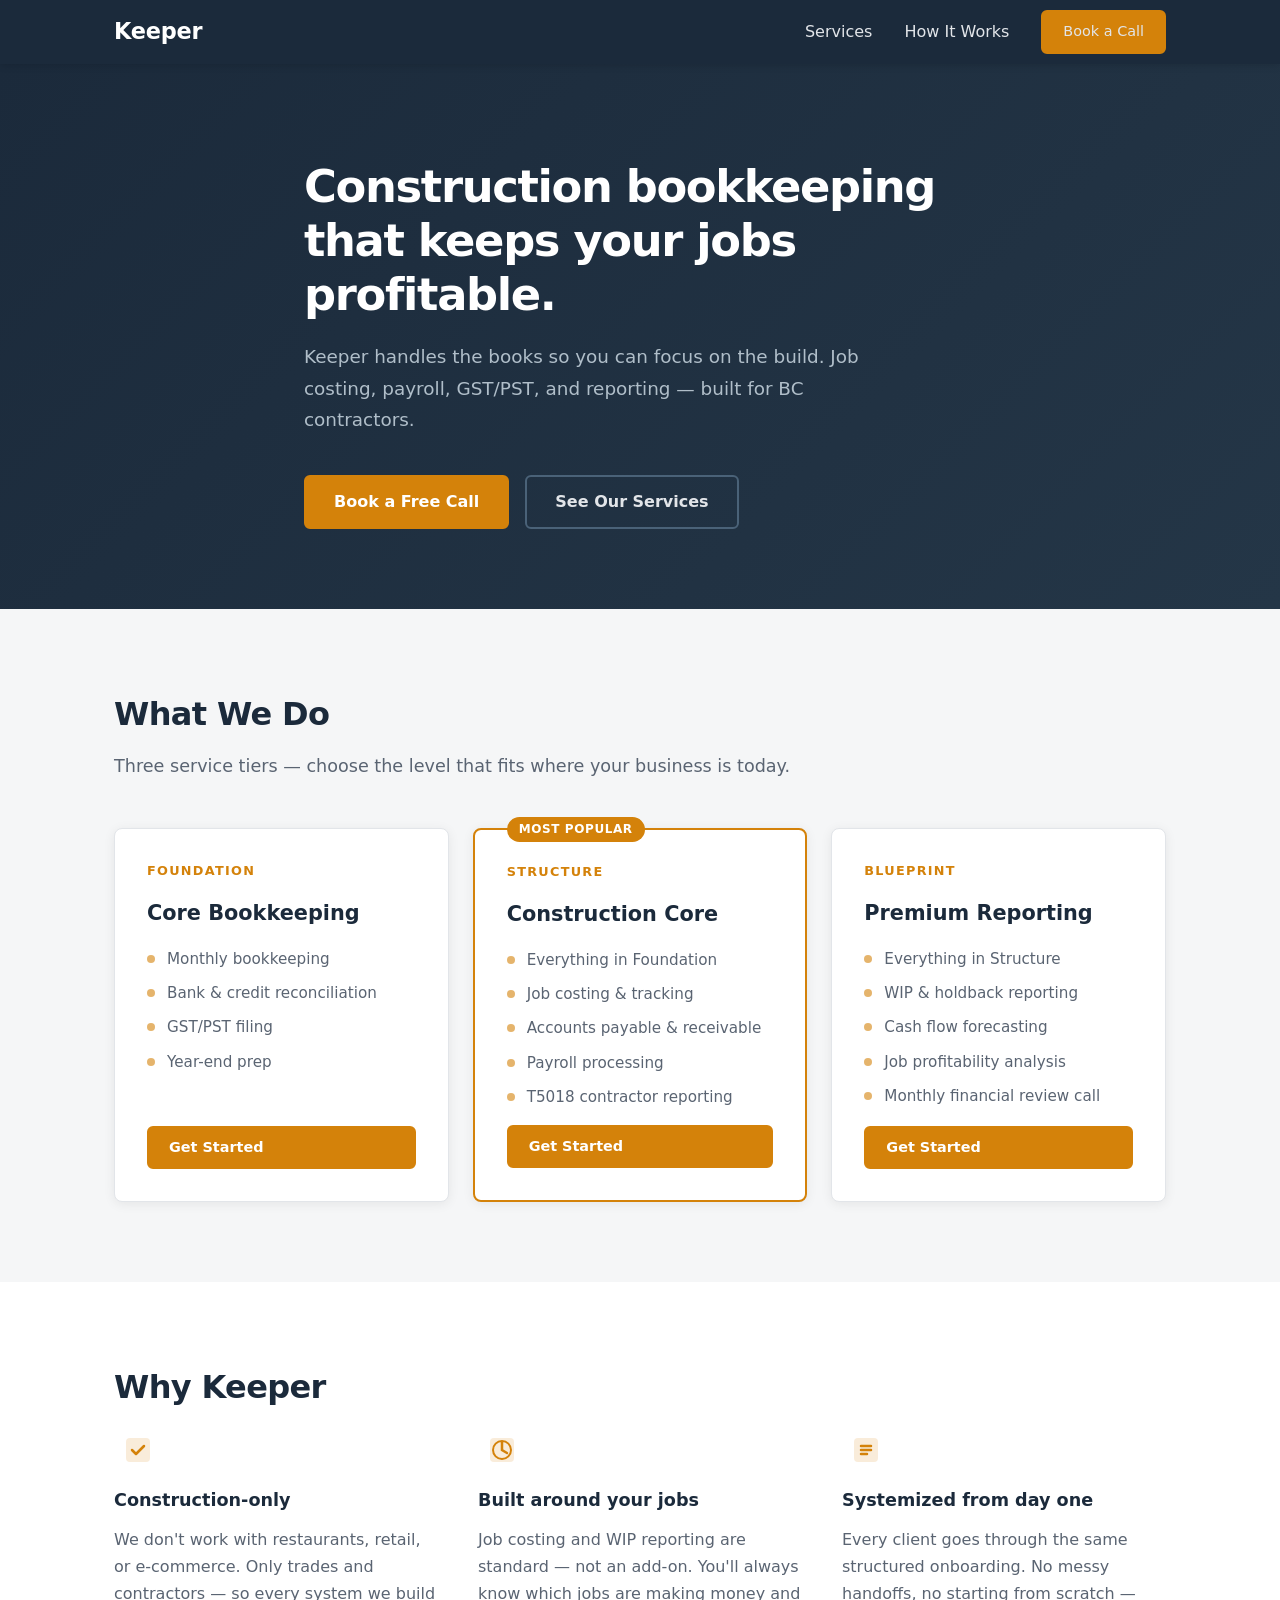
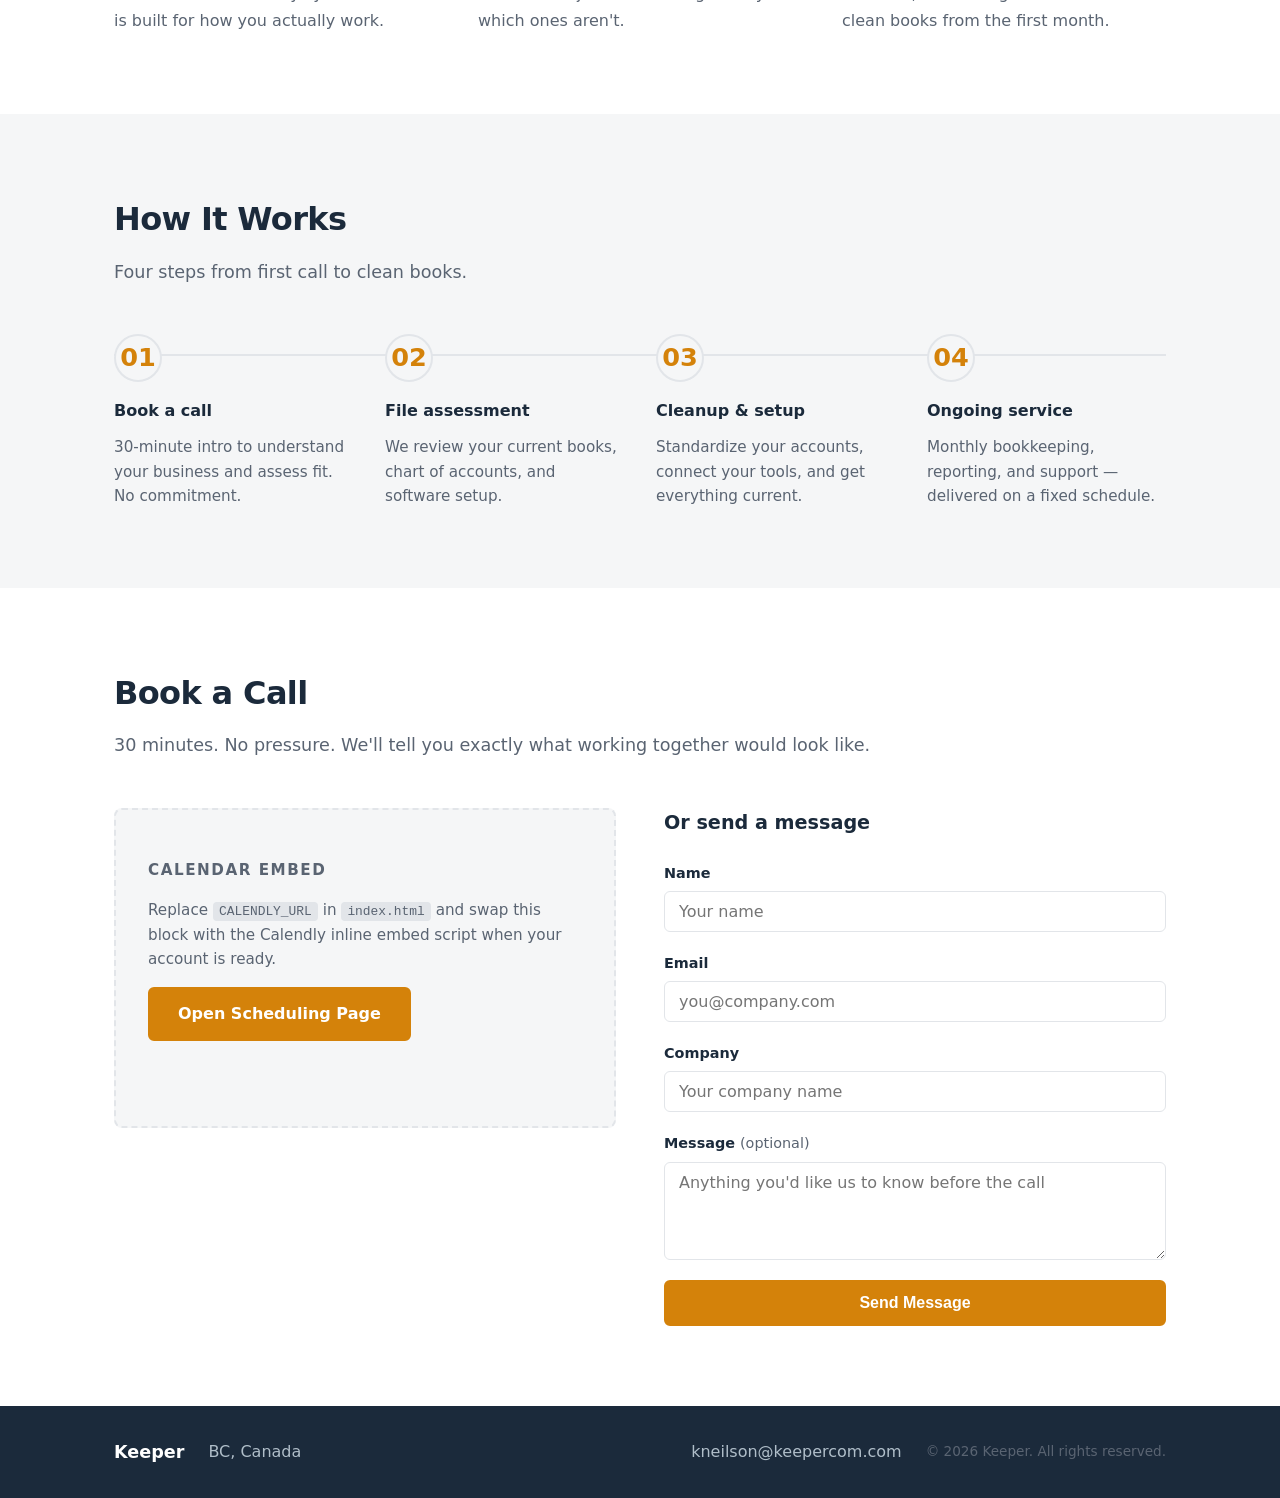
==== index.html @ 3fa8776a "Integrate Formspree contact form with Ajax submission - Wire in real endpoint (mbdpboja) replacing F" ====
<!DOCTYPE html>
<html lang="en">
<head>
  <meta charset="UTF-8" />
  <meta name="viewport" content="width=device-width, initial-scale=1.0" />
  <meta name="description" content="Keeper — Construction bookkeeping for BC contractors. Job costing, payroll, GST/PST, and financial reporting built for trades." />
  <title>Keeper | Construction Bookkeeping for BC Contractors</title>
  <link rel="stylesheet" href="css/style.css" />
</head>
<body>

  <!-- ===================== NAV ===================== -->
  <header class="nav-header">
    <nav class="nav-inner container">
      <a href="#" class="nav-logo">Keeper</a>
      <button class="nav-toggle" aria-label="Toggle menu" aria-expanded="false">
        <span></span><span></span><span></span>
      </button>
      <ul class="nav-links">
        <li><a href="#services">Services</a></li>
        <li><a href="#how-it-works">How It Works</a></li>
        <li><a href="#contact" class="btn btn-primary btn-sm">Book a Call</a></li>
      </ul>
    </nav>
  </header>

  <main>

    <!-- ===================== HERO ===================== -->
    <section class="hero">
      <div class="container hero-inner">
        <h1>Construction bookkeeping that keeps your jobs profitable.</h1>
        <p class="hero-sub">Keeper handles the books so you can focus on the build. Job costing, payroll, GST/PST, and reporting — built for BC contractors.</p>
        <div class="hero-ctas">
          <a href="https://calendly.com/kneilson-keepercom/30min" target="_blank" rel="noopener" class="btn btn-primary">Book a Free Call</a>
          <a href="#services" class="btn btn-secondary">See Our Services</a>
        </div>
      </div>
    </section>

    <!-- ===================== SERVICES ===================== -->
    <section id="services" class="section section-alt">
      <div class="container">
        <h2 class="section-title">What We Do</h2>
        <p class="section-sub">Three service tiers — choose the level that fits where your business is today.</p>
        <div class="cards">

          <div class="card">
            <div class="card-tier">Foundation</div>
            <h3>Core Bookkeeping</h3>
            <ul>
              <li>Monthly bookkeeping</li>
              <li>Bank &amp; credit reconciliation</li>
              <li>GST/PST filing</li>
              <li>Year-end prep</li>
            </ul>
            <a href="#contact" class="btn btn-primary btn-sm">Get Started</a>
          </div>

          <div class="card card-featured">
            <div class="card-badge">Most Popular</div>
            <div class="card-tier">Structure</div>
            <h3>Construction Core</h3>
            <ul>
              <li>Everything in Foundation</li>
              <li>Job costing &amp; tracking</li>
              <li>Accounts payable &amp; receivable</li>
              <li>Payroll processing</li>
              <li>T5018 contractor reporting</li>
            </ul>
            <a href="#contact" class="btn btn-primary btn-sm">Get Started</a>
          </div>

          <div class="card">
            <div class="card-tier">Blueprint</div>
            <h3>Premium Reporting</h3>
            <ul>
              <li>Everything in Structure</li>
              <li>WIP &amp; holdback reporting</li>
              <li>Cash flow forecasting</li>
              <li>Job profitability analysis</li>
              <li>Monthly financial review call</li>
            </ul>
            <a href="#contact" class="btn btn-primary btn-sm">Get Started</a>
          </div>

        </div>
      </div>
    </section>

    <!-- ===================== WHY KEEPER ===================== -->
    <section class="section">
      <div class="container">
        <h2 class="section-title">Why Keeper</h2>
        <div class="pillars">

          <div class="pillar">
            <div class="pillar-icon" aria-hidden="true">
              <svg width="32" height="32" viewBox="0 0 32 32" fill="none">
                <rect x="4" y="4" width="24" height="24" rx="4" fill="#D4820A" opacity="0.15"/>
                <path d="M10 16l4 4 8-8" stroke="#D4820A" stroke-width="2.5" stroke-linecap="round" stroke-linejoin="round"/>
              </svg>
            </div>
            <h3>Construction-only</h3>
            <p>We don't work with restaurants, retail, or e-commerce. Only trades and contractors — so every system we build is built for how you actually work.</p>
          </div>

          <div class="pillar">
            <div class="pillar-icon" aria-hidden="true">
              <svg width="32" height="32" viewBox="0 0 32 32" fill="none">
                <rect x="4" y="4" width="24" height="24" rx="4" fill="#D4820A" opacity="0.15"/>
                <path d="M16 8v8l5 3" stroke="#D4820A" stroke-width="2.5" stroke-linecap="round"/>
                <circle cx="16" cy="16" r="9" stroke="#D4820A" stroke-width="2"/>
              </svg>
            </div>
            <h3>Built around your jobs</h3>
            <p>Job costing and WIP reporting are standard — not an add-on. You'll always know which jobs are making money and which ones aren't.</p>
          </div>

          <div class="pillar">
            <div class="pillar-icon" aria-hidden="true">
              <svg width="32" height="32" viewBox="0 0 32 32" fill="none">
                <rect x="4" y="4" width="24" height="24" rx="4" fill="#D4820A" opacity="0.15"/>
                <path d="M11 12h10M11 16h10M11 20h6" stroke="#D4820A" stroke-width="2.5" stroke-linecap="round"/>
              </svg>
            </div>
            <h3>Systemized from day one</h3>
            <p>Every client goes through the same structured onboarding. No messy handoffs, no starting from scratch — clean books from the first month.</p>
          </div>

        </div>
      </div>
    </section>

    <!-- ===================== HOW IT WORKS ===================== -->
    <section id="how-it-works" class="section section-alt">
      <div class="container">
        <h2 class="section-title">How It Works</h2>
        <p class="section-sub">Four steps from first call to clean books.</p>
        <div class="steps">
          <div class="step">
            <div class="step-num">01</div>
            <h3>Book a call</h3>
            <p>30-minute intro to understand your business and assess fit. No commitment.</p>
          </div>
          <div class="step">
            <div class="step-num">02</div>
            <h3>File assessment</h3>
            <p>We review your current books, chart of accounts, and software setup.</p>
          </div>
          <div class="step">
            <div class="step-num">03</div>
            <h3>Cleanup &amp; setup</h3>
            <p>Standardize your accounts, connect your tools, and get everything current.</p>
          </div>
          <div class="step">
            <div class="step-num">04</div>
            <h3>Ongoing service</h3>
            <p>Monthly bookkeeping, reporting, and support — delivered on a fixed schedule.</p>
          </div>
        </div>
      </div>
    </section>

    <!-- ===================== CONTACT / BOOK ===================== -->
    <section id="contact" class="section">
      <div class="container">
        <h2 class="section-title">Book a Call</h2>
        <p class="section-sub">30 minutes. No pressure. We'll tell you exactly what working together would look like.</p>
        <div class="contact-grid">

          <!-- Calendly embed placeholder -->
          <div class="calendly-placeholder">
            <p class="placeholder-label">Calendar embed</p>
            <p>Replace <code>CALENDLY_URL</code> in <code>index.html</code> and swap this block with the Calendly inline embed script when your account is ready.</p>
            <a href="https://calendly.com/kneilson-keepercom/30min" target="_blank" rel="noopener" class="btn btn-primary">Open Scheduling Page</a>
          </div>

          <!-- Contact form -->
          <form class="contact-form" action="https://formspree.io/f/mbdpboja" method="POST">
            <h3>Or send a message</h3>
            <div class="form-group">
              <label for="name">Name</label>
              <input type="text" id="name" name="name" required placeholder="Your name" />
            </div>
            <div class="form-group">
              <label for="email">Email</label>
              <input type="email" id="email" name="email" required placeholder="you@company.com" />
            </div>
            <div class="form-group">
              <label for="company">Company</label>
              <input type="text" id="company" name="company" placeholder="Your company name" />
            </div>
            <div class="form-group">
              <label for="message">Message <span class="optional">(optional)</span></label>
              <textarea id="message" name="message" rows="4" placeholder="Anything you'd like us to know before the call"></textarea>
            </div>
            <button type="submit" class="btn btn-primary">Send Message</button>
            <p class="form-status" aria-live="polite" hidden></p>
          </form>

        </div>
      </div>
    </section>

  </main>

  <!-- ===================== FOOTER ===================== -->
  <footer class="footer">
    <div class="container footer-inner">
      <span class="footer-logo">Keeper</span>
      <span class="footer-location">BC, Canada</span>
      <a href="mailto:kneilson@keepercom.com" class="footer-email">kneilson@keepercom.com</a>
      <span class="footer-copy">&copy; 2026 Keeper. All rights reserved.</span>
    </div>
  </footer>

  <script src="js/main.js"></script>
</body>
</html>
---- css/style.css ----
/* =============================================
   KEEPER — Main Stylesheet
   Design decisions documented in Obsidian:
   Zettelkasten/Keeper Website Design Decisions.md
   ============================================= */

/* ---------- Reset & Base ---------- */
*, *::before, *::after {
  box-sizing: border-box;
  margin: 0;
  padding: 0;
}

html {
  scroll-behavior: smooth;
  font-size: 16px;
}

body {
  font-family: system-ui, -apple-system, 'Segoe UI', Roboto, sans-serif;
  color: #1B2A3B;
  background: #ffffff;
  line-height: 1.6;
}

/* ---------- Spacing / Layout ---------- */
.container {
  max-width: 1100px;
  margin: 0 auto;
  padding: 0 24px;
}

.section {
  padding: 80px 0;
}

.section-alt {
  background: #F5F6F7;
}

.section-title {
  font-size: 2rem;
  font-weight: 700;
  letter-spacing: -0.02em;
  margin-bottom: 12px;
}

.section-sub {
  color: #5A6472;
  font-size: 1.1rem;
  margin-bottom: 48px;
}

/* ---------- Buttons ---------- */
.btn {
  display: inline-block;
  padding: 12px 28px;
  border-radius: 6px;
  font-weight: 600;
  font-size: 1rem;
  text-decoration: none;
  cursor: pointer;
  transition: background 200ms ease, color 200ms ease, border-color 200ms ease;
  border: 2px solid transparent;
}

.btn-primary {
  background: #D4820A;
  color: #ffffff;
  border-color: #D4820A;
}

.btn-primary:hover {
  background: #b86e08;
  border-color: #b86e08;
}

.btn-secondary {
  background: transparent;
  color: #1B2A3B;
  border-color: #1B2A3B;
}

.btn-secondary:hover {
  background: #1B2A3B;
  color: #ffffff;
}

.btn-sm {
  padding: 8px 20px;
  font-size: 0.9rem;
}

/* ---------- Navigation ---------- */
.nav-header {
  position: sticky;
  top: 0;
  z-index: 100;
  background: #1B2A3B;
  box-shadow: 0 1px 8px rgba(0,0,0,0.15);
}

.nav-inner {
  display: flex;
  align-items: center;
  justify-content: space-between;
  height: 64px;
}

.nav-logo {
  font-size: 1.4rem;
  font-weight: 700;
  color: #ffffff;
  text-decoration: none;
  letter-spacing: -0.01em;
}

.nav-links {
  list-style: none;
  display: flex;
  align-items: center;
  gap: 32px;
}

.nav-links a {
  color: #E2E5E9;
  text-decoration: none;
  font-weight: 500;
  transition: color 200ms ease;
}

.nav-links a:not(.btn):hover {
  color: #ffffff;
}

.nav-toggle {
  display: none;
  flex-direction: column;
  justify-content: space-between;
  width: 24px;
  height: 18px;
  background: none;
  border: none;
  cursor: pointer;
  padding: 0;
}

.nav-toggle span {
  display: block;
  height: 2px;
  background: #ffffff;
  border-radius: 2px;
  transition: transform 200ms ease, opacity 200ms ease;
}

/* ---------- Hero ---------- */
.hero {
  padding: 96px 0 80px;
  background: linear-gradient(135deg, #1B2A3B 0%, #243647 100%);
  color: #ffffff;
}

.hero-inner {
  max-width: 720px;
}

.hero h1 {
  font-size: clamp(1.8rem, 4vw, 2.8rem);
  font-weight: 700;
  letter-spacing: -0.03em;
  line-height: 1.2;
  margin-bottom: 20px;
}

.hero-sub {
  font-size: 1.15rem;
  color: #B0BEC9;
  margin-bottom: 40px;
  max-width: 580px;
  line-height: 1.7;
}

.hero-ctas {
  display: flex;
  gap: 16px;
  flex-wrap: wrap;
}

.hero .btn-secondary {
  color: #E2E5E9;
  border-color: #4A6278;
}

.hero .btn-secondary:hover {
  background: #ffffff;
  color: #1B2A3B;
  border-color: #ffffff;
}

/* ---------- Service Cards ---------- */
.cards {
  display: grid;
  grid-template-columns: repeat(3, 1fr);
  gap: 24px;
}

.card {
  background: #ffffff;
  border: 1px solid #E2E5E9;
  border-radius: 8px;
  padding: 32px;
  display: flex;
  flex-direction: column;
  gap: 16px;
  position: relative;
  box-shadow: 0 2px 12px rgba(0,0,0,0.07);
  transition: box-shadow 200ms ease;
}

.card:hover {
  box-shadow: 0 4px 24px rgba(0,0,0,0.11);
}

.card-featured {
  border-color: #D4820A;
  border-width: 2px;
}

.card-badge {
  position: absolute;
  top: -13px;
  left: 32px;
  background: #D4820A;
  color: #ffffff;
  font-size: 0.75rem;
  font-weight: 700;
  letter-spacing: 0.05em;
  text-transform: uppercase;
  padding: 3px 12px;
  border-radius: 20px;
}

.card-tier {
  font-size: 0.8rem;
  font-weight: 700;
  text-transform: uppercase;
  letter-spacing: 0.1em;
  color: #D4820A;
}

.card h3 {
  font-size: 1.3rem;
  font-weight: 700;
}

.card ul {
  list-style: none;
  flex: 1;
  display: flex;
  flex-direction: column;
  gap: 10px;
}

.card ul li {
  padding-left: 20px;
  position: relative;
  color: #5A6472;
  font-size: 0.95rem;
}

.card ul li::before {
  content: '';
  position: absolute;
  left: 0;
  top: 8px;
  width: 8px;
  height: 8px;
  border-radius: 50%;
  background: #D4820A;
  opacity: 0.6;
}

/* ---------- Pillars (Why Keeper) ---------- */
.pillars {
  display: grid;
  grid-template-columns: repeat(3, 1fr);
  gap: 40px;
}

.pillar {
  display: flex;
  flex-direction: column;
  gap: 12px;
}

.pillar-icon {
  width: 48px;
  height: 48px;
  display: flex;
  align-items: center;
  justify-content: center;
}

.pillar h3 {
  font-size: 1.1rem;
  font-weight: 700;
}

.pillar p {
  color: #5A6472;
  line-height: 1.7;
}

/* ---------- Steps (How It Works) ---------- */
.steps {
  display: grid;
  grid-template-columns: repeat(4, 1fr);
  gap: 32px;
  position: relative;
}

.steps::before {
  content: '';
  position: absolute;
  top: 20px;
  left: 0;
  right: 0;
  height: 2px;
  background: #E2E5E9;
  z-index: 0;
}

.step {
  position: relative;
  z-index: 1;
  display: flex;
  flex-direction: column;
  gap: 12px;
}

.step-num {
  font-size: 1.6rem;
  font-weight: 700;
  color: #D4820A;
  background: #F5F6F7;
  width: 48px;
  height: 48px;
  display: flex;
  align-items: center;
  justify-content: center;
  border-radius: 50%;
  border: 2px solid #E2E5E9;
  margin-bottom: 4px;
  font-variant-numeric: tabular-nums;
}

.step h3 {
  font-size: 1rem;
  font-weight: 700;
}

.step p {
  color: #5A6472;
  font-size: 0.95rem;
  line-height: 1.6;
}

/* ---------- Contact ---------- */
.contact-grid {
  display: grid;
  grid-template-columns: 1fr 1fr;
  gap: 48px;
  align-items: start;
}

.calendly-placeholder {
  background: #F5F6F7;
  border: 2px dashed #E2E5E9;
  border-radius: 8px;
  padding: 48px 32px;
  display: flex;
  flex-direction: column;
  gap: 16px;
  align-items: flex-start;
  min-height: 320px;
}

.placeholder-label {
  font-size: 0.75rem;
  font-weight: 700;
  text-transform: uppercase;
  letter-spacing: 0.1em;
  color: #5A6472;
}

.calendly-placeholder p {
  color: #5A6472;
  font-size: 0.95rem;
  line-height: 1.6;
}

.calendly-placeholder code {
  background: #E2E5E9;
  padding: 2px 6px;
  border-radius: 4px;
  font-size: 0.85em;
}

/* Contact Form */
.contact-form {
  display: flex;
  flex-direction: column;
  gap: 20px;
}

.contact-form h3 {
  font-size: 1.2rem;
  font-weight: 700;
  margin-bottom: 4px;
}

.form-group {
  display: flex;
  flex-direction: column;
  gap: 6px;
}

.form-group label {
  font-weight: 600;
  font-size: 0.9rem;
  color: #1B2A3B;
}

.optional {
  font-weight: 400;
  color: #5A6472;
}

.form-group input,
.form-group textarea {
  padding: 10px 14px;
  border: 1.5px solid #E2E5E9;
  border-radius: 6px;
  font-size: 1rem;
  font-family: inherit;
  color: #1B2A3B;
  background: #ffffff;
  transition: border-color 200ms ease;
  resize: vertical;
}

.form-group input:focus,
.form-group textarea:focus {
  outline: none;
  border-color: #D4820A;
}

.form-status {
  margin-top: 12px;
  font-size: 0.9rem;
  border-radius: 4px;
  padding: 10px 14px;
}
.form-status--success {
  background: #e6f4ea;
  color: #1e6b35;
}
.form-status--error {
  background: #fdecea;
  color: #b71c1c;
}

/* ---------- Footer ---------- */
.footer {
  background: #1B2A3B;
  color: #B0BEC9;
  padding: 32px 0;
}

.footer-inner {
  display: flex;
  align-items: center;
  gap: 24px;
  flex-wrap: wrap;
}

.footer-logo {
  font-size: 1.1rem;
  font-weight: 700;
  color: #ffffff;
}

.footer-email {
  color: #B0BEC9;
  text-decoration: none;
  margin-left: auto;
  transition: color 200ms ease;
}

.footer-email:hover {
  color: #ffffff;
}

.footer-copy {
  font-size: 0.85rem;
  color: #5A6472;
}

/* ---------- Responsive ---------- */
@media (max-width: 1024px) {
  .cards {
    grid-template-columns: 1fr;
    max-width: 480px;
  }

  .steps {
    grid-template-columns: repeat(2, 1fr);
  }

  .steps::before {
    display: none;
  }
}

@media (max-width: 640px) {
  .section { padding: 48px 0; }

  .nav-toggle { display: flex; }

  .nav-links {
    display: none;
    position: absolute;
    top: 64px;
    left: 0;
    right: 0;
    background: #1B2A3B;
    flex-direction: column;
    align-items: flex-start;
    padding: 16px 24px 24px;
    gap: 20px;
    box-shadow: 0 4px 16px rgba(0,0,0,0.2);
  }

  .nav-links.open { display: flex; }

  .nav-inner { position: relative; }

  .hero { padding: 64px 0 48px; }

  .pillars {
    grid-template-columns: 1fr;
    gap: 32px;
  }

  .steps {
    grid-template-columns: 1fr;
  }

  .contact-grid {
    grid-template-columns: 1fr;
  }

  .footer-inner {
    flex-direction: column;
    align-items: flex-start;
    gap: 8px;
  }

  .footer-email { margin-left: 0; }
}
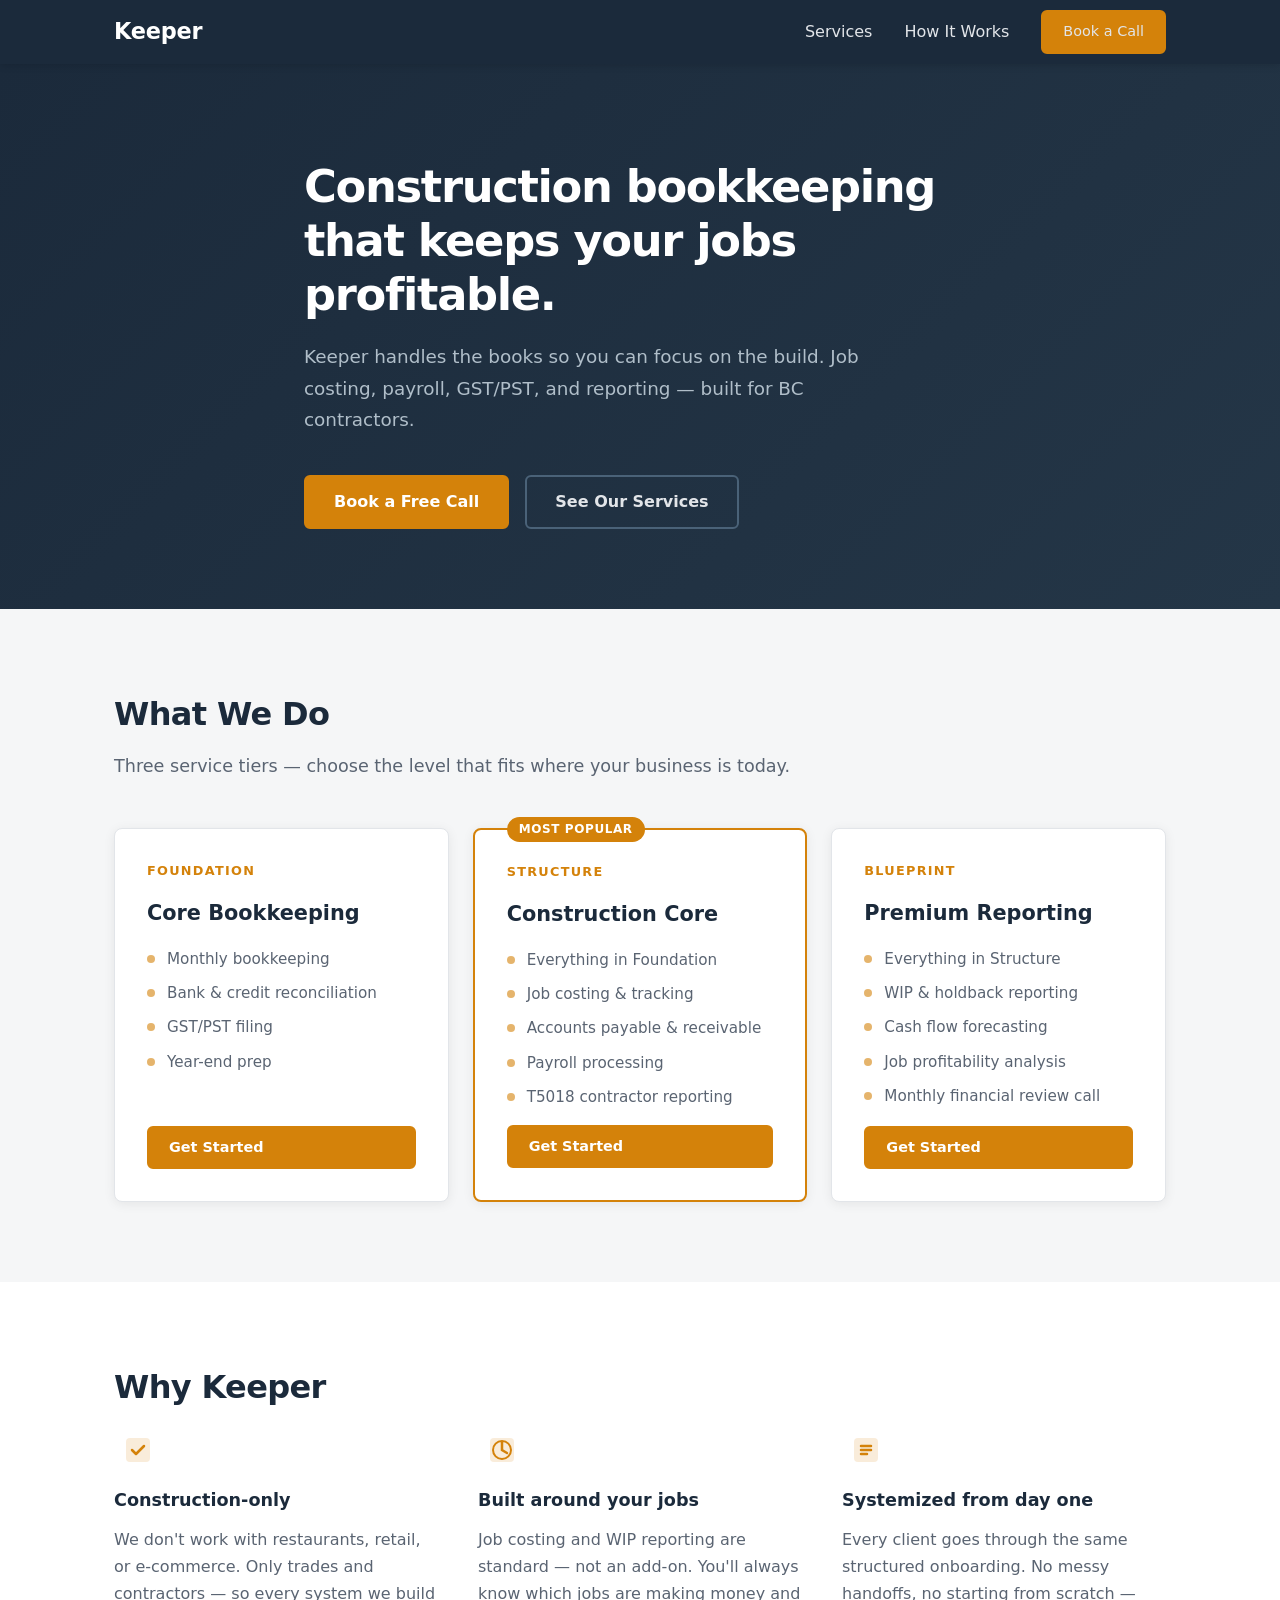
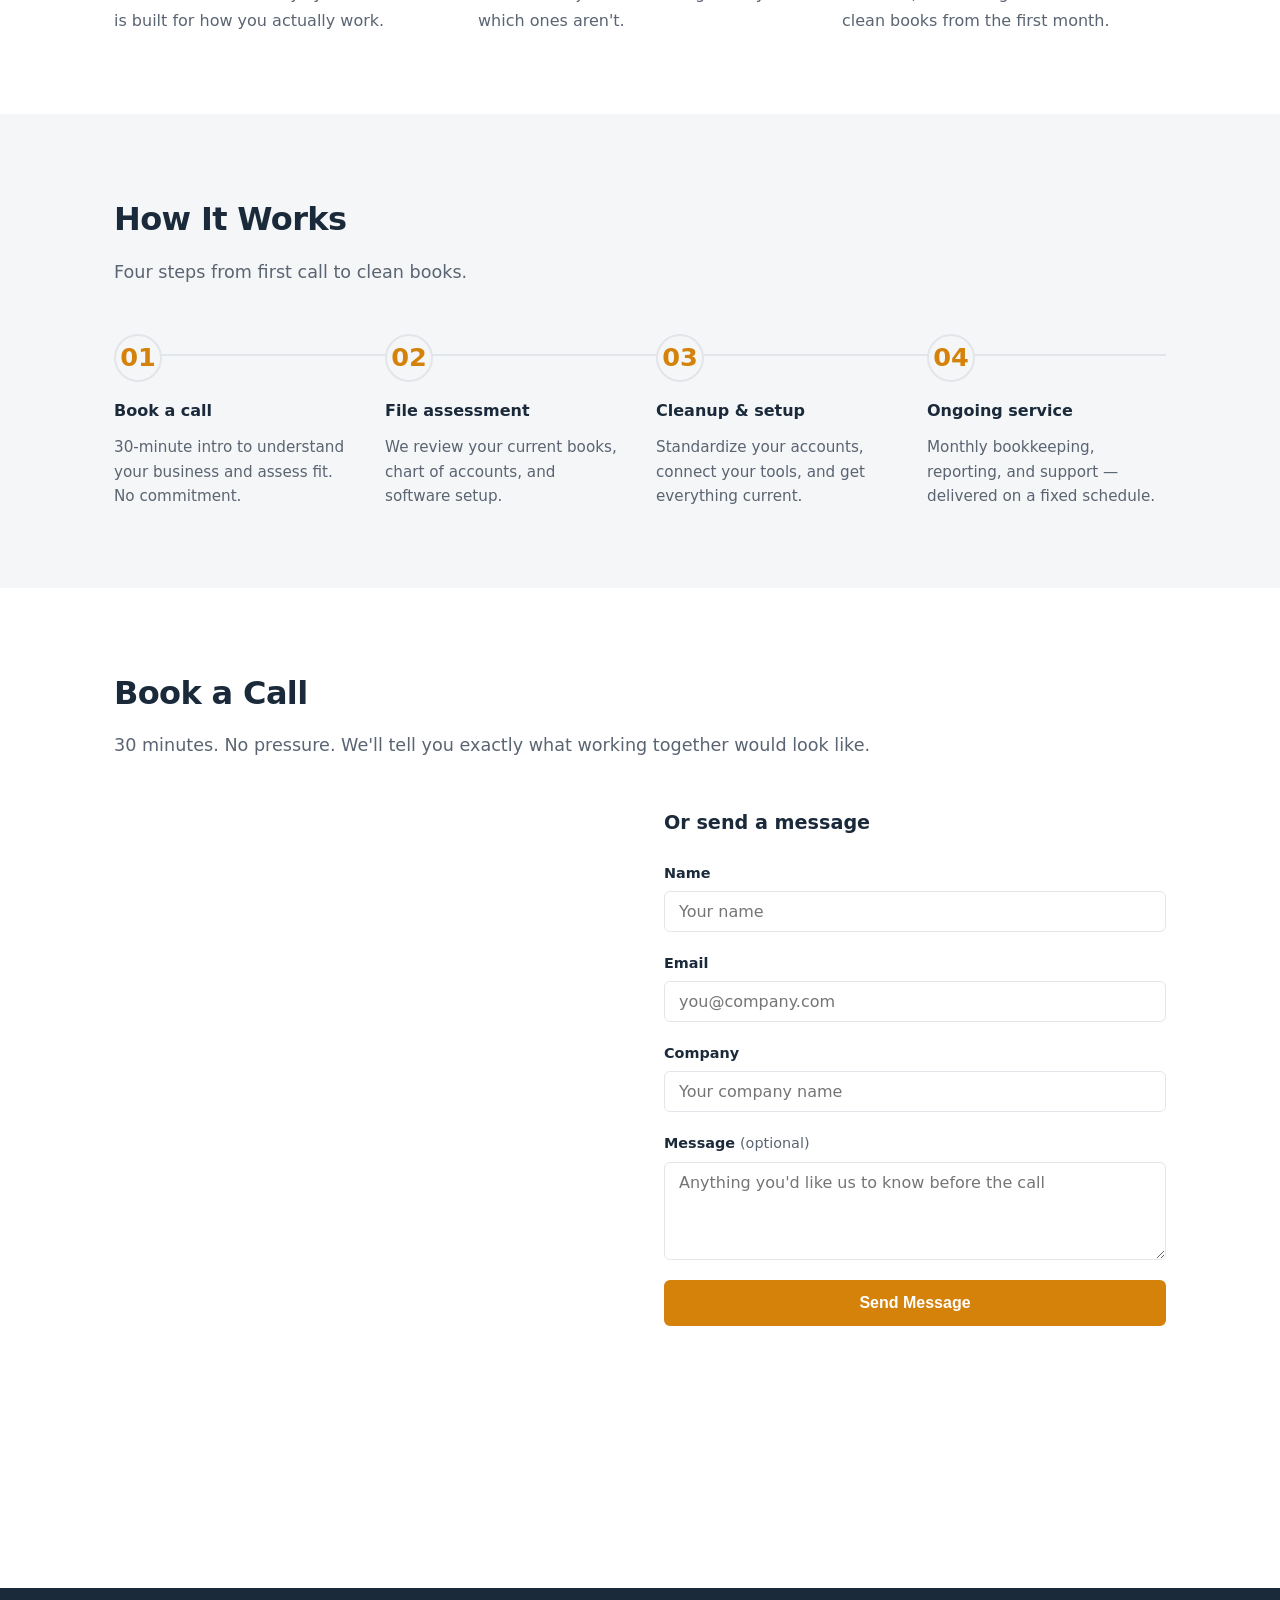
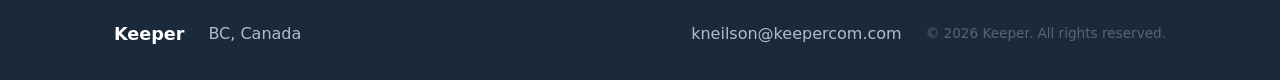
==== commit 1e41c286: "Replace Calendly placeholder with inline embed widget" ====
--- a/index.html
+++ b/index.html
@@ -169,12 +169,9 @@
         <p class="section-sub">30 minutes. No pressure. We'll tell you exactly what working together would look like.</p>
         <div class="contact-grid">
 
-          <!-- Calendly embed placeholder -->
-          <div class="calendly-placeholder">
-            <p class="placeholder-label">Calendar embed</p>
-            <p>Replace <code>CALENDLY_URL</code> in <code>index.html</code> and swap this block with the Calendly inline embed script when your account is ready.</p>
-            <a href="https://calendly.com/kneilson-keepercom/30min" target="_blank" rel="noopener" class="btn btn-primary">Open Scheduling Page</a>
-          </div>
+          <!-- Calendly inline widget -->
+          <div class="calendly-inline-widget" data-url="https://calendly.com/kneilson-keepercom/30min" style="min-width:320px;height:700px;"></div>
+          <script type="text/javascript" src="https://assets.calendly.com/assets/external/widget.js" async></script>
 
           <!-- Contact form -->
           <form class="contact-form" action="https://formspree.io/f/mbdpboja" method="POST">
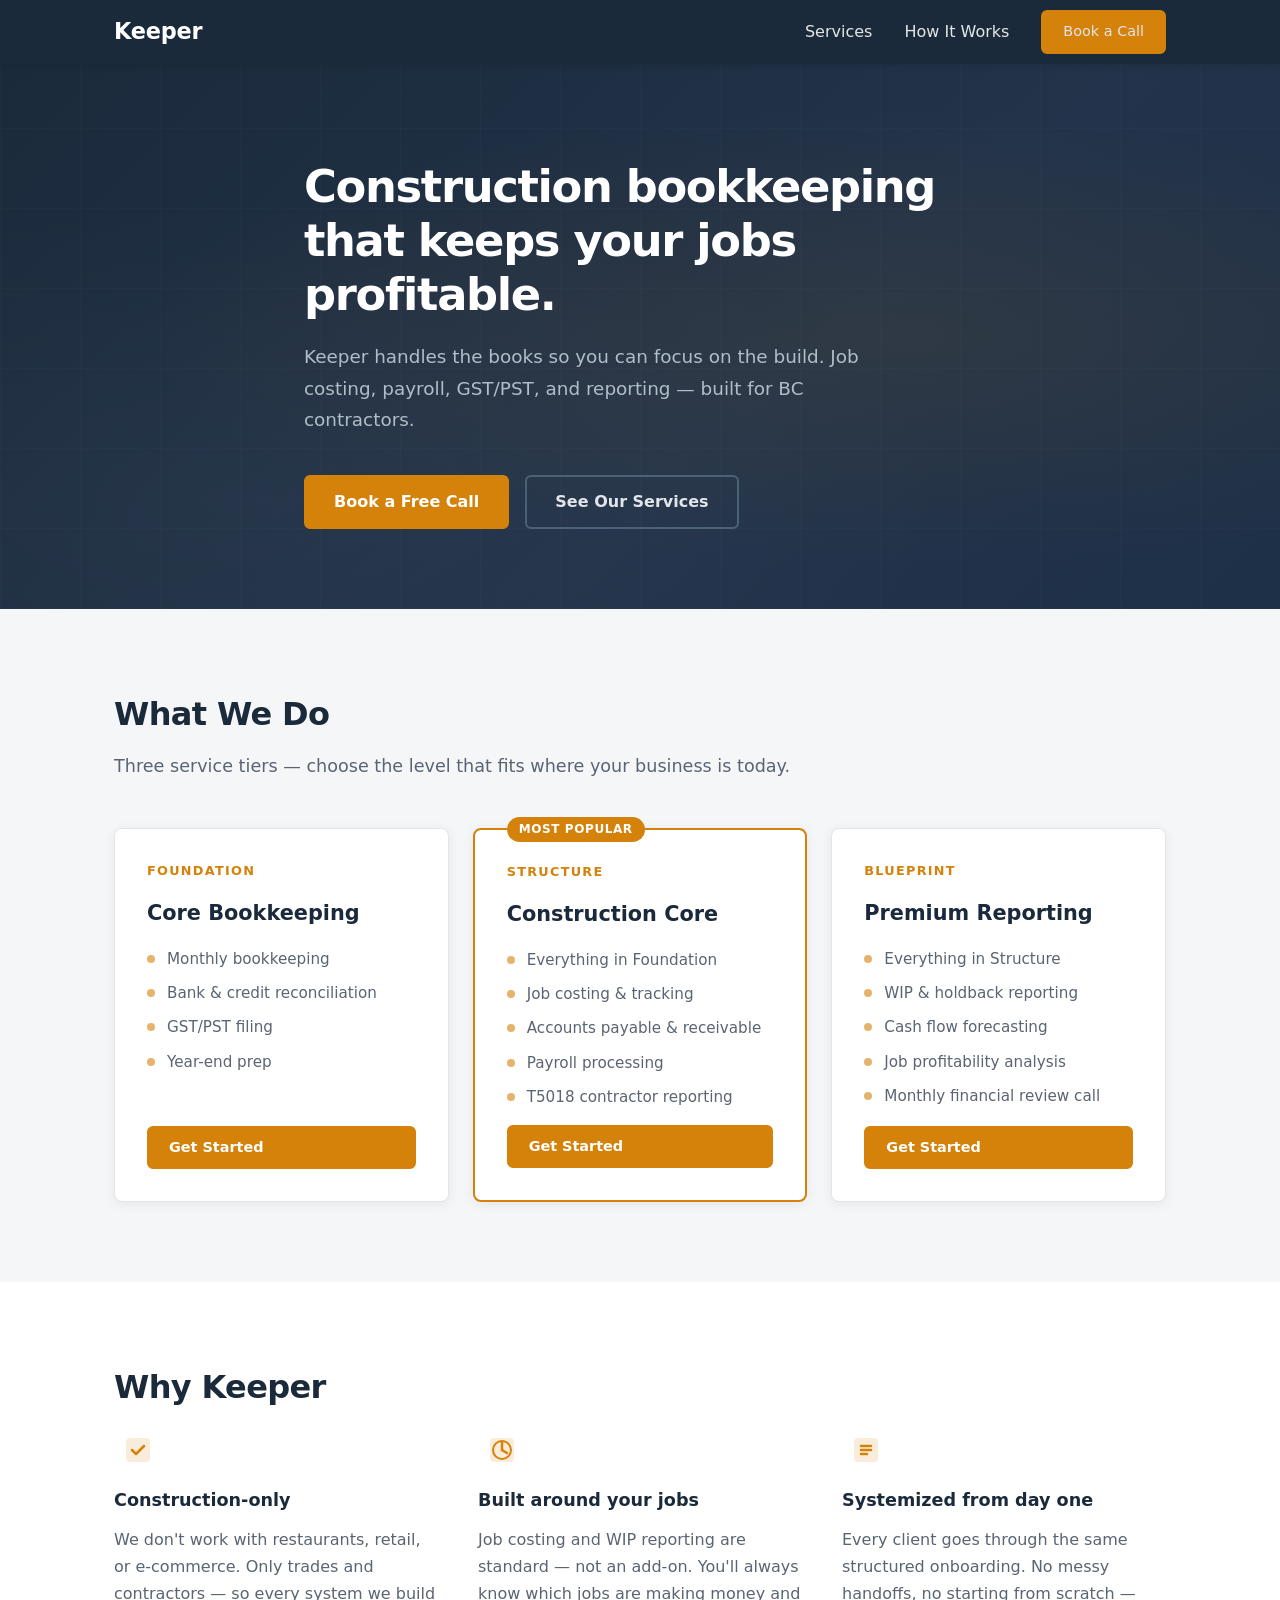
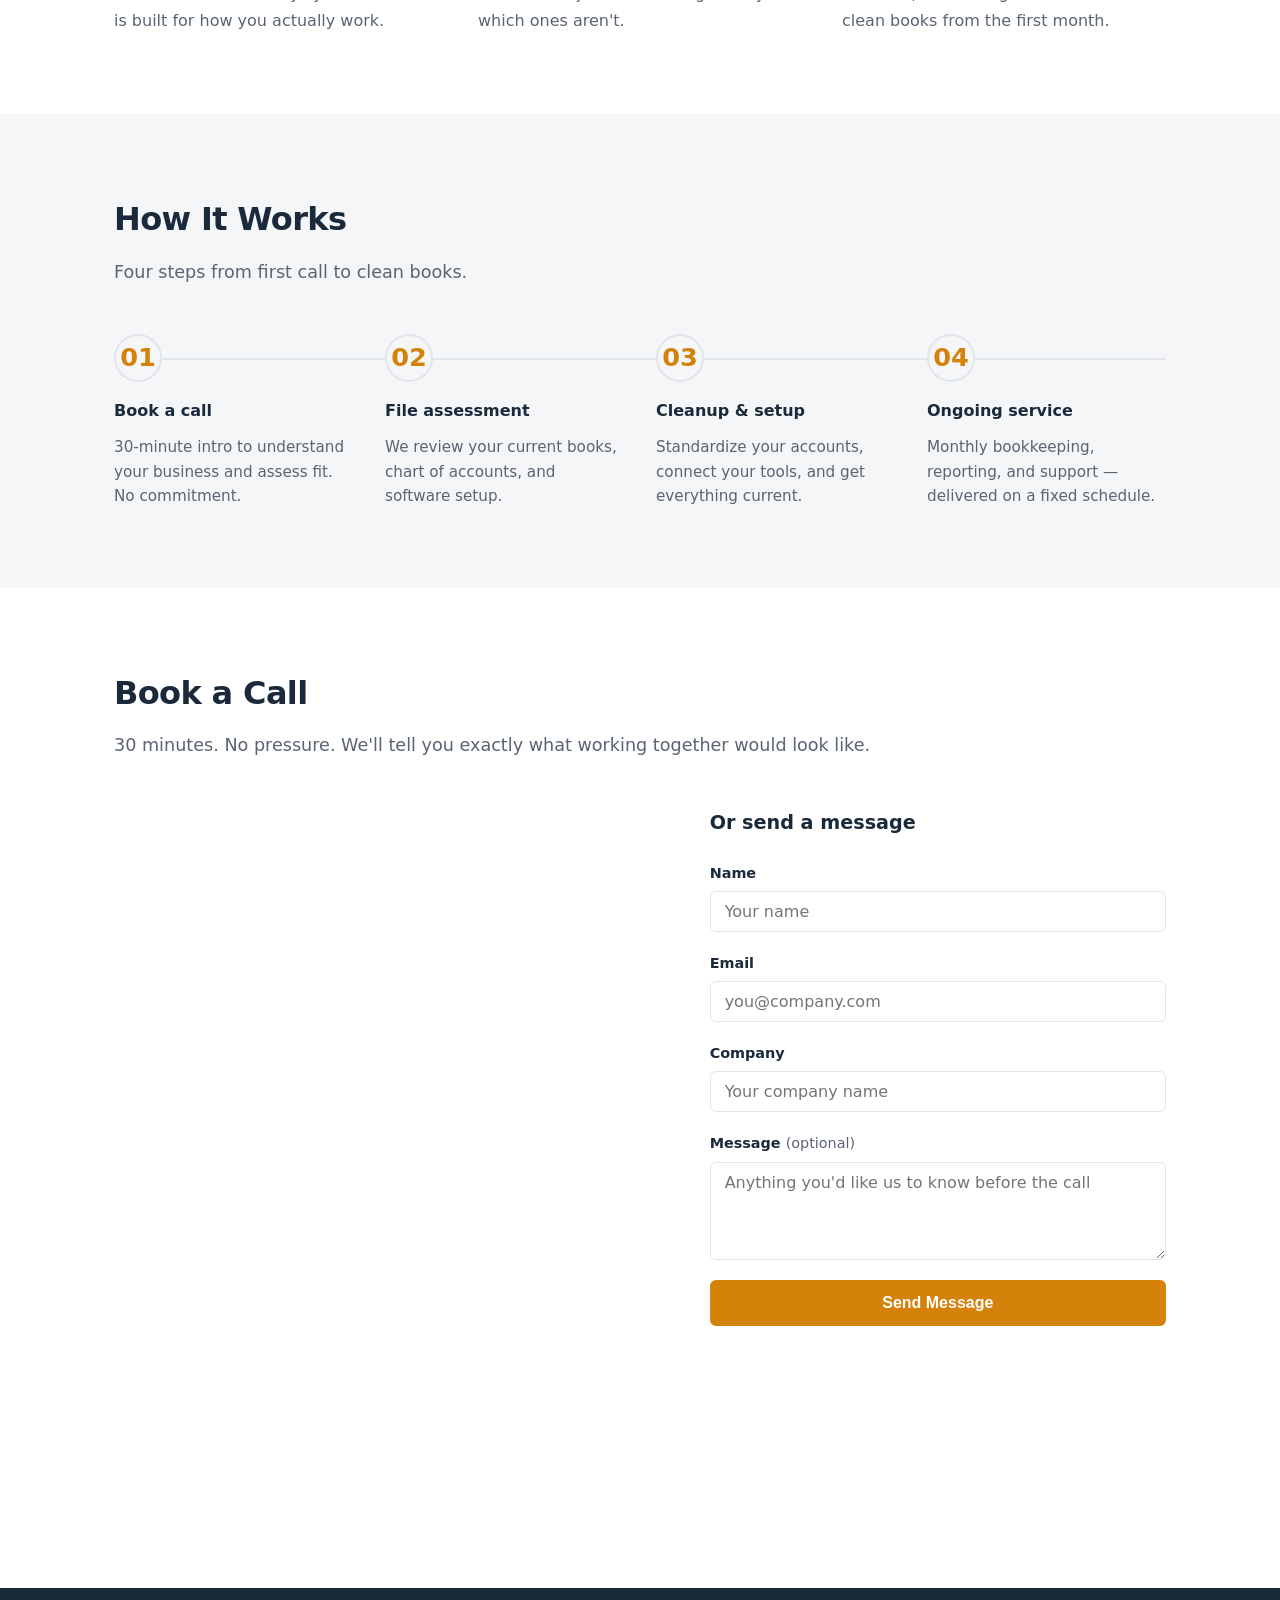
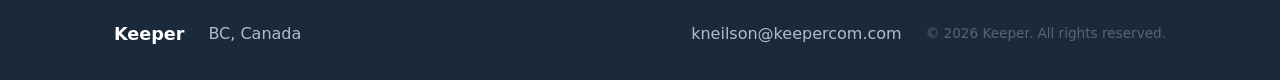
==== commit 66754923: "Polish design: hero texture, responsive breakpoints, layout fixes - Add subtle grid overlay + amber " ====
--- a/index.html
+++ b/index.html
@@ -170,7 +170,7 @@
         <div class="contact-grid">
 
           <!-- Calendly inline widget -->
-          <div class="calendly-inline-widget" data-url="https://calendly.com/kneilson-keepercom/30min" style="min-width:320px;height:700px;"></div>
+          <div class="calendly-inline-widget" data-url="https://calendly.com/kneilson-keepercom/30min"></div>
           <script type="text/javascript" src="https://assets.calendly.com/assets/external/widget.js" async></script>
 
           <!-- Contact form -->
--- a/css/style.css
+++ b/css/style.css
@@ -156,13 +156,43 @@
 /* ---------- Hero ---------- */
 .hero {
   padding: 96px 0 80px;
-  background: linear-gradient(135deg, #1B2A3B 0%, #243647 100%);
-  color: #ffffff;
+  background:
+    radial-gradient(ellipse at 70% 50%, rgba(212,130,10,0.08) 0%, transparent 60%),
+    radial-gradient(ellipse at 20% 80%, rgba(255,255,255,0.03) 0%, transparent 50%),
+    linear-gradient(135deg, #1B2A3B 0%, #22334a 60%, #1e3048 100%);
+  color: #ffffff;
+  position: relative;
+  overflow: hidden;
+}
+
+.hero::before {
+  content: '';
+  position: absolute;
+  inset: 0;
+  background-image:
+    repeating-linear-gradient(
+      90deg,
+      rgba(255,255,255,0.015) 0px,
+      rgba(255,255,255,0.015) 1px,
+      transparent 1px,
+      transparent 80px
+    ),
+    repeating-linear-gradient(
+      0deg,
+      rgba(255,255,255,0.015) 0px,
+      rgba(255,255,255,0.015) 1px,
+      transparent 1px,
+      transparent 80px
+    );
+  pointer-events: none;
 }
 
 .hero-inner {
   max-width: 720px;
-}
+  position: relative;
+  z-index: 1;
+}
+
 
 .hero h1 {
   font-size: clamp(1.8rem, 4vw, 2.8rem);
@@ -322,7 +352,7 @@
 .steps::before {
   content: '';
   position: absolute;
-  top: 20px;
+  top: 24px;
   left: 0;
   right: 0;
   height: 2px;
@@ -368,9 +398,14 @@
 /* ---------- Contact ---------- */
 .contact-grid {
   display: grid;
-  grid-template-columns: 1fr 1fr;
+  grid-template-columns: 1.2fr 1fr;
   gap: 48px;
   align-items: start;
+}
+
+.calendly-inline-widget {
+  min-width: 320px;
+  height: 700px;
 }
 
 .calendly-placeholder {
@@ -508,17 +543,24 @@
 
 /* ---------- Responsive ---------- */
 @media (max-width: 1024px) {
+  .steps {
+    grid-template-columns: repeat(2, 1fr);
+  }
+
+  .steps::before {
+    display: none;
+  }
+}
+
+@media (max-width: 768px) {
   .cards {
     grid-template-columns: 1fr;
     max-width: 480px;
   }
 
-  .steps {
+  .pillars {
     grid-template-columns: repeat(2, 1fr);
-  }
-
-  .steps::before {
-    display: none;
+    gap: 32px;
   }
 }
 
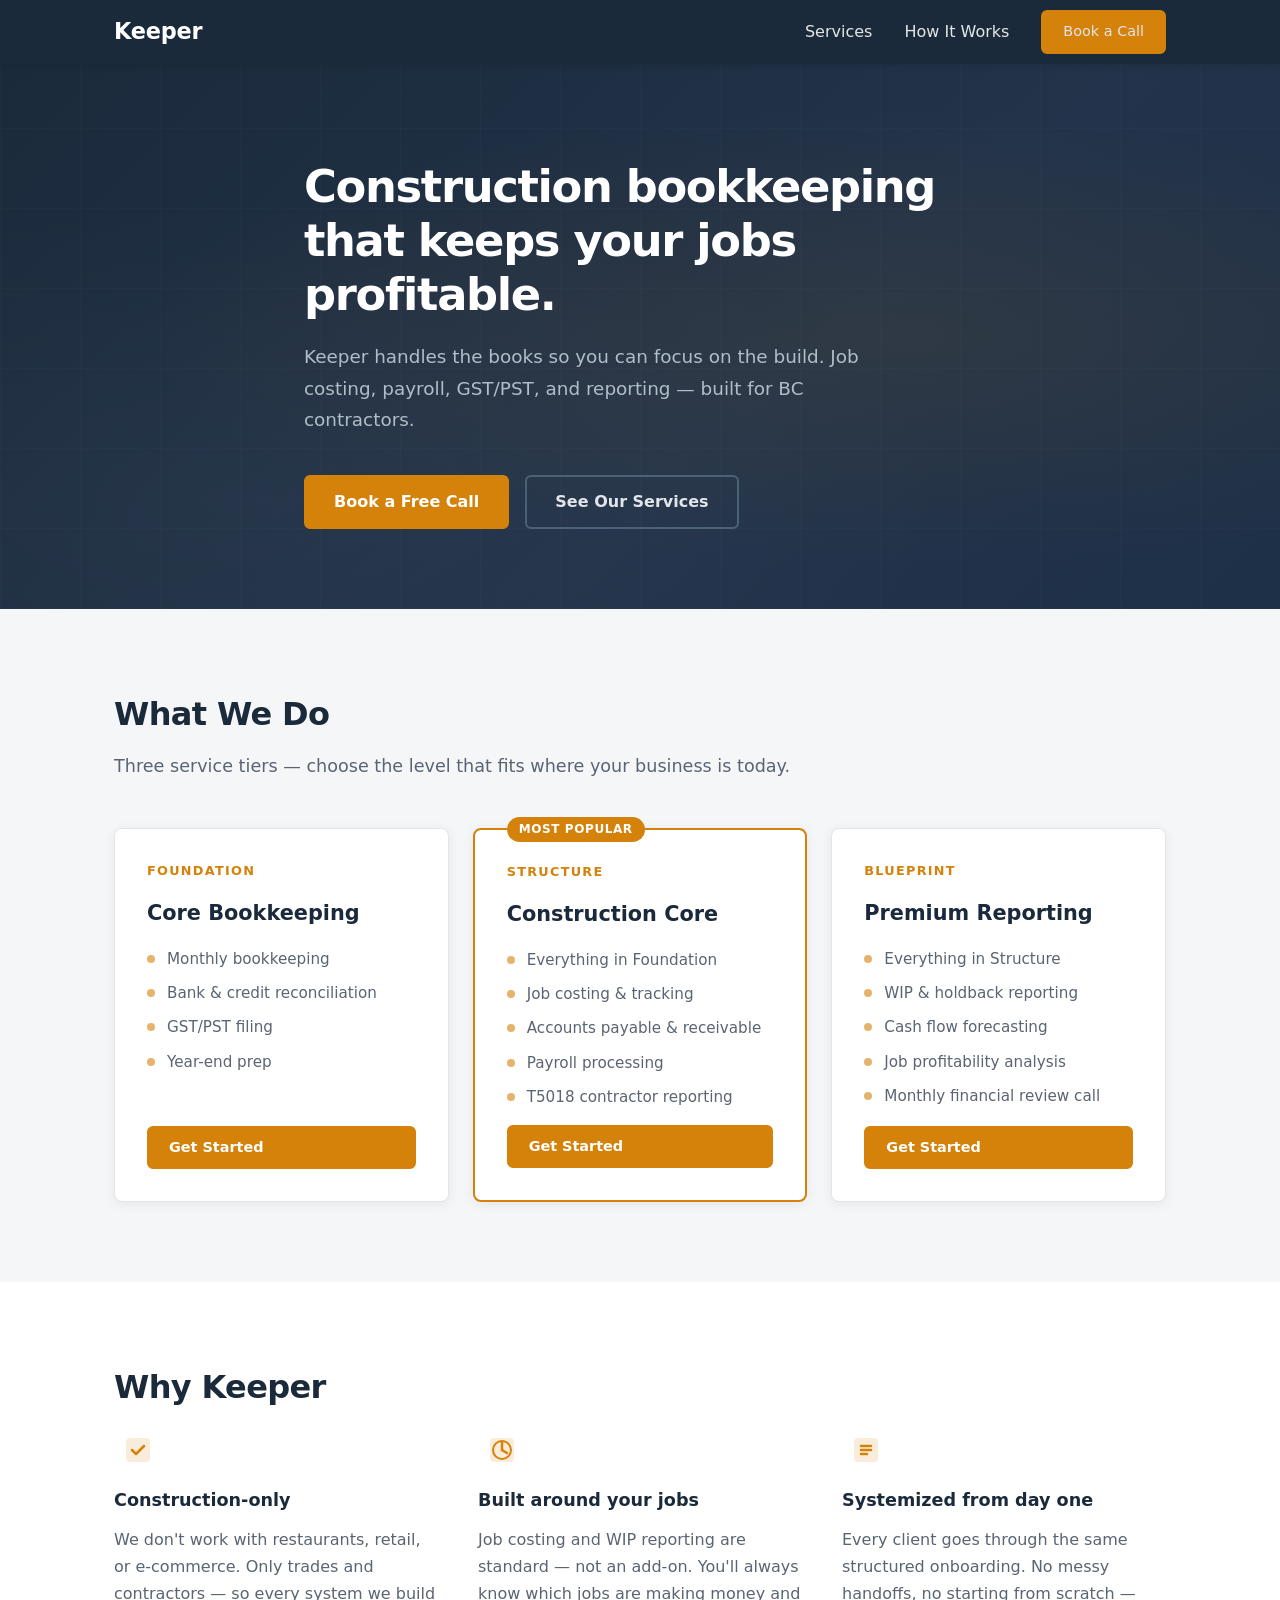
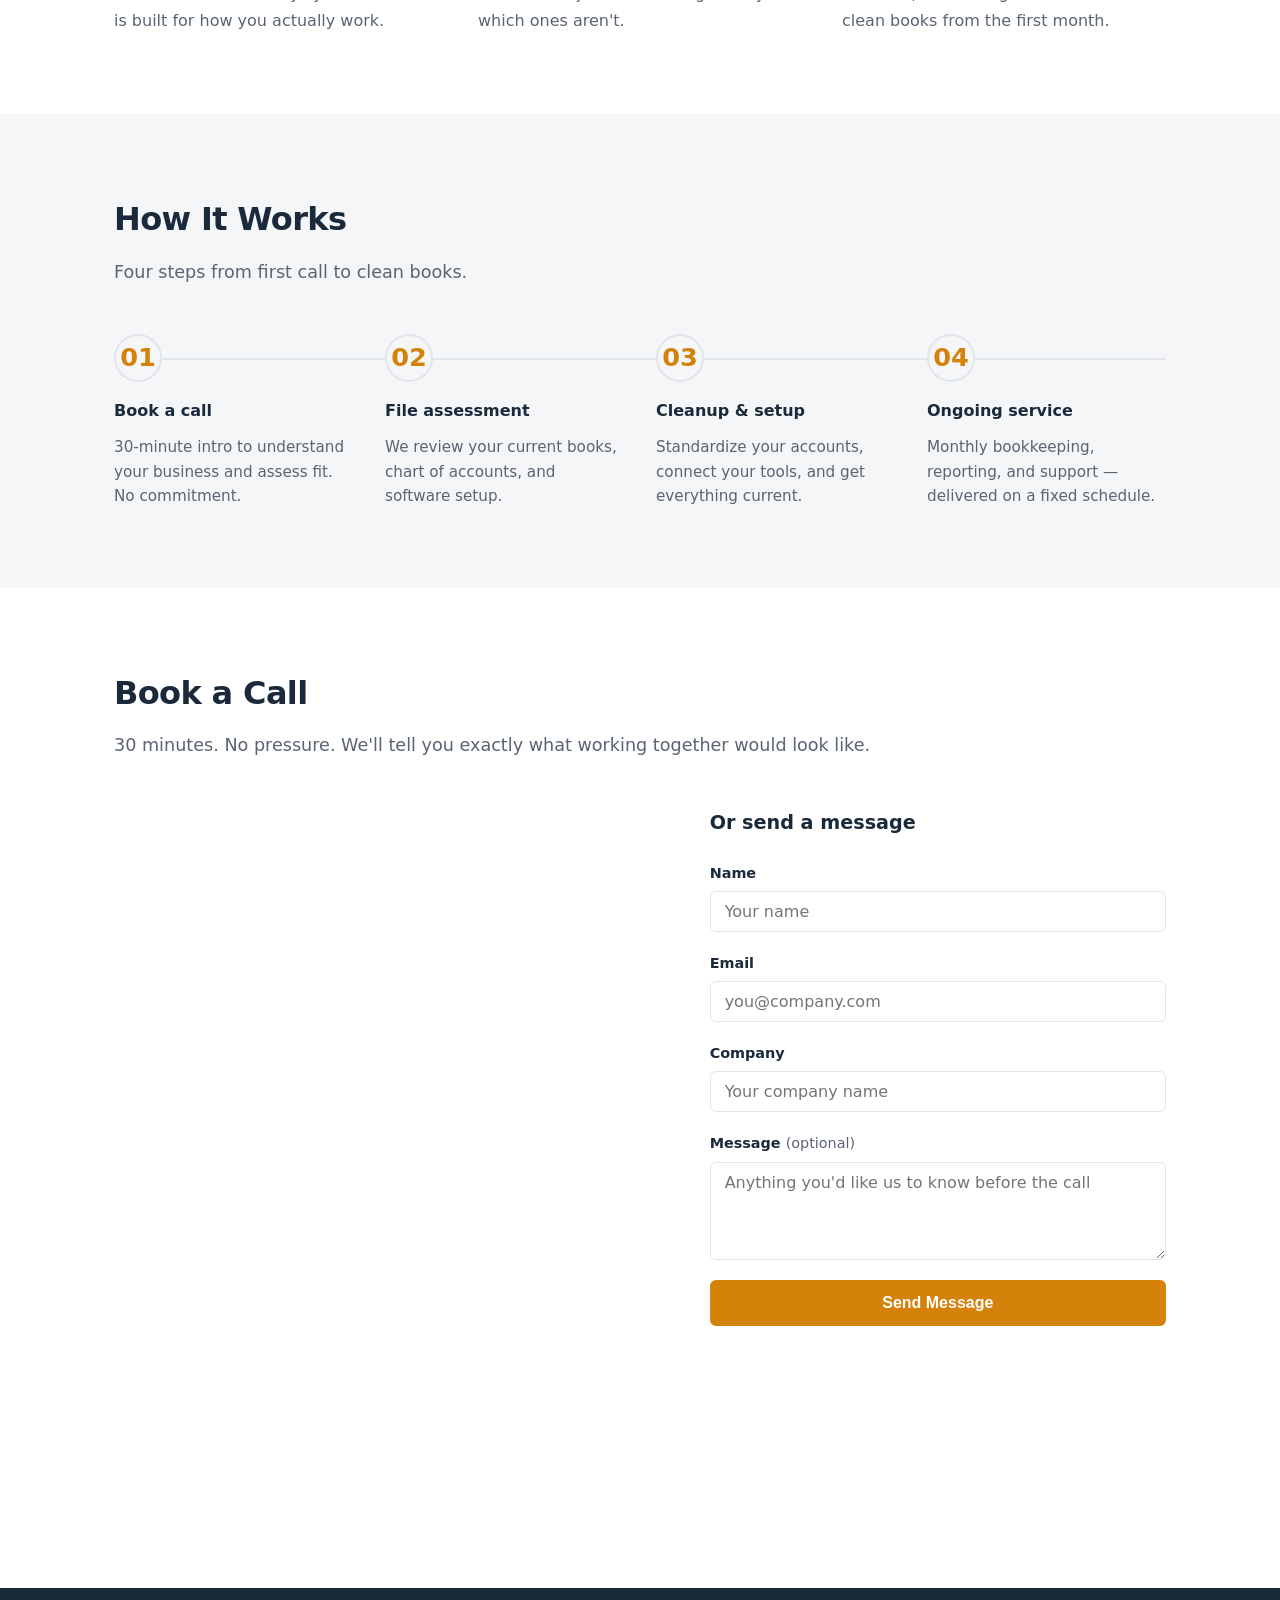
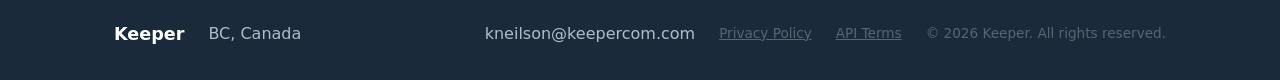
==== commit 975fecbd: "Add Privacy Policy and API Terms pages; add footer links Co-Authored-By: Claude Sonnet 4.6 <noreply@" ====
--- a/index.html
+++ b/index.html
@@ -208,6 +208,8 @@
       <span class="footer-logo">Keeper</span>
       <span class="footer-location">BC, Canada</span>
       <a href="mailto:kneilson@keepercom.com" class="footer-email">kneilson@keepercom.com</a>
+      <a href="/privacy.html" class="footer-copy" style="text-decoration:underline;">Privacy Policy</a>
+      <a href="/api-terms.html" class="footer-copy" style="text-decoration:underline;">API Terms</a>
       <span class="footer-copy">&copy; 2026 Keeper. All rights reserved.</span>
     </div>
   </footer>
--- a/css/style.css
+++ b/css/style.css
@@ -541,6 +541,97 @@
   color: #5A6472;
 }
 
+/* ---------- Legal Pages ---------- */
+.legal-hero {
+  padding: 72px 0 56px;
+  background: linear-gradient(135deg, #1B2A3B 0%, #22334a 60%, #1e3048 100%);
+  color: #ffffff;
+}
+
+.legal-hero h1 {
+  font-size: clamp(1.6rem, 3.5vw, 2.4rem);
+  font-weight: 700;
+  letter-spacing: -0.02em;
+  margin-bottom: 12px;
+}
+
+.legal-hero p {
+  color: #B0BEC9;
+  font-size: 1rem;
+}
+
+.legal-body {
+  padding: 64px 0 96px;
+}
+
+.legal-content {
+  max-width: 760px;
+}
+
+.legal-content h2 {
+  font-size: 1.3rem;
+  font-weight: 700;
+  margin-top: 48px;
+  margin-bottom: 12px;
+  padding-bottom: 8px;
+  border-bottom: 1px solid #E2E5E9;
+  color: #1B2A3B;
+}
+
+.legal-content h3 {
+  font-size: 1.05rem;
+  font-weight: 700;
+  margin-top: 28px;
+  margin-bottom: 8px;
+  color: #1B2A3B;
+}
+
+.legal-content p {
+  color: #3A4B5C;
+  line-height: 1.75;
+  margin-bottom: 14px;
+}
+
+.legal-content ul {
+  margin: 12px 0 16px 20px;
+  color: #3A4B5C;
+  line-height: 1.75;
+}
+
+.legal-content ul li {
+  margin-bottom: 6px;
+}
+
+.legal-content a {
+  color: #D4820A;
+  text-decoration: underline;
+}
+
+.legal-content a:hover {
+  color: #b86e08;
+}
+
+.legal-content .notice {
+  background: #FFF8F0;
+  border-left: 3px solid #D4820A;
+  padding: 14px 18px;
+  border-radius: 0 6px 6px 0;
+  margin: 20px 0;
+  font-size: 0.95rem;
+  color: #3A4B5C;
+}
+
+.legal-content .effective-date {
+  display: inline-block;
+  background: #F5F6F7;
+  border: 1px solid #E2E5E9;
+  border-radius: 4px;
+  padding: 4px 12px;
+  font-size: 0.85rem;
+  color: #5A6472;
+  margin-bottom: 32px;
+}
+
 /* ---------- Responsive ---------- */
 @media (max-width: 1024px) {
   .steps {
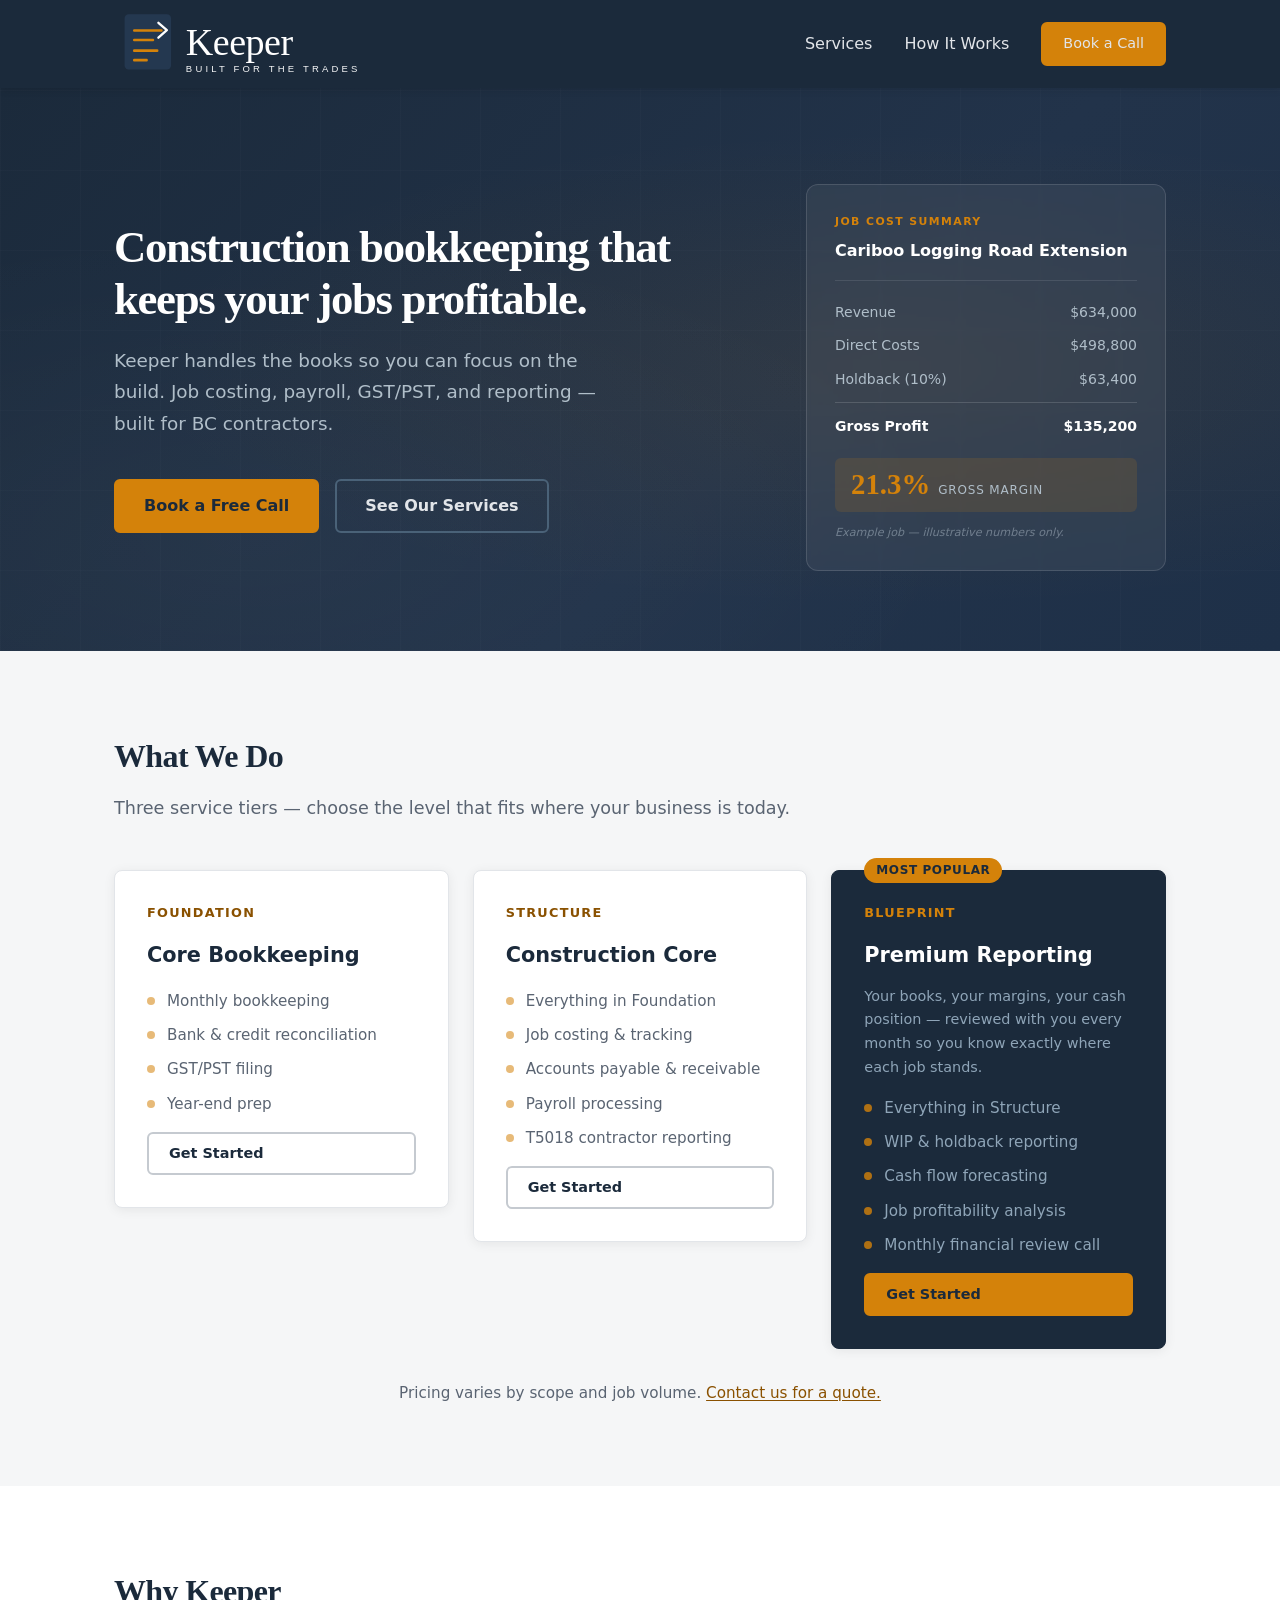
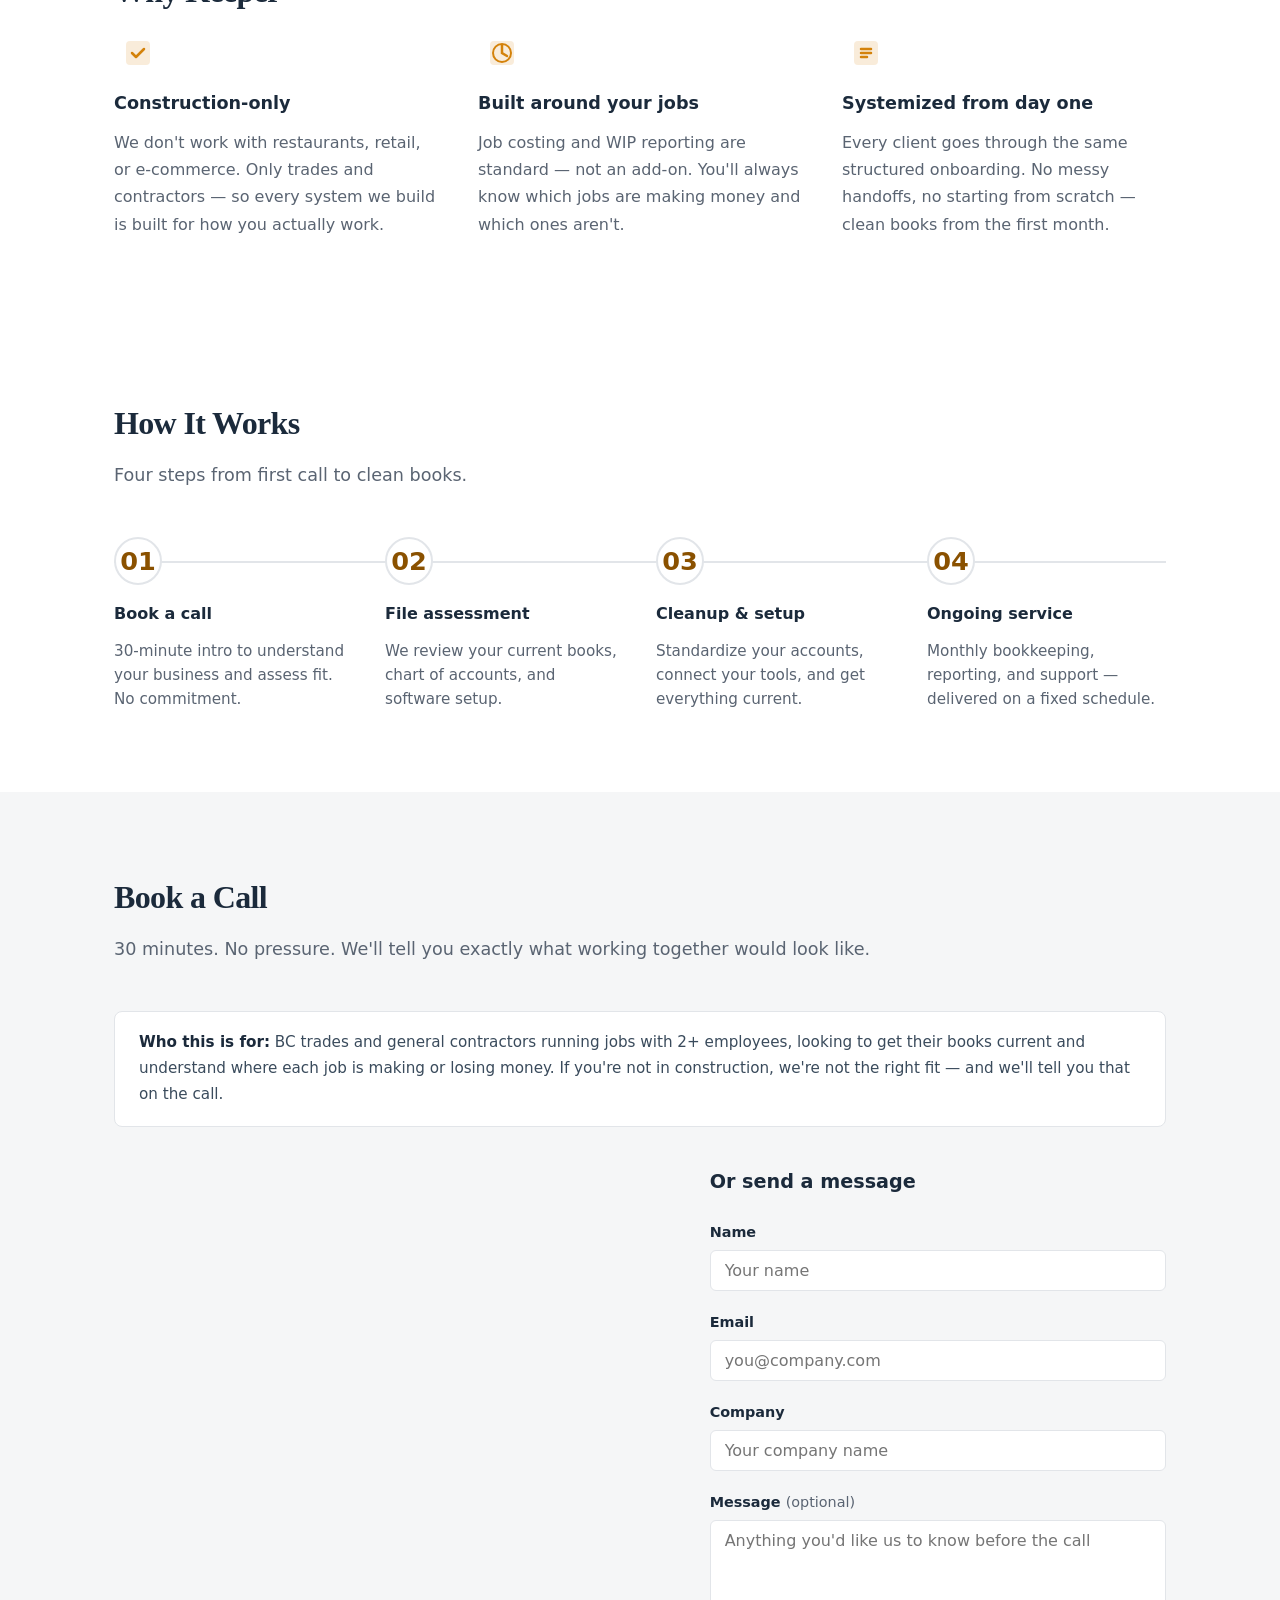
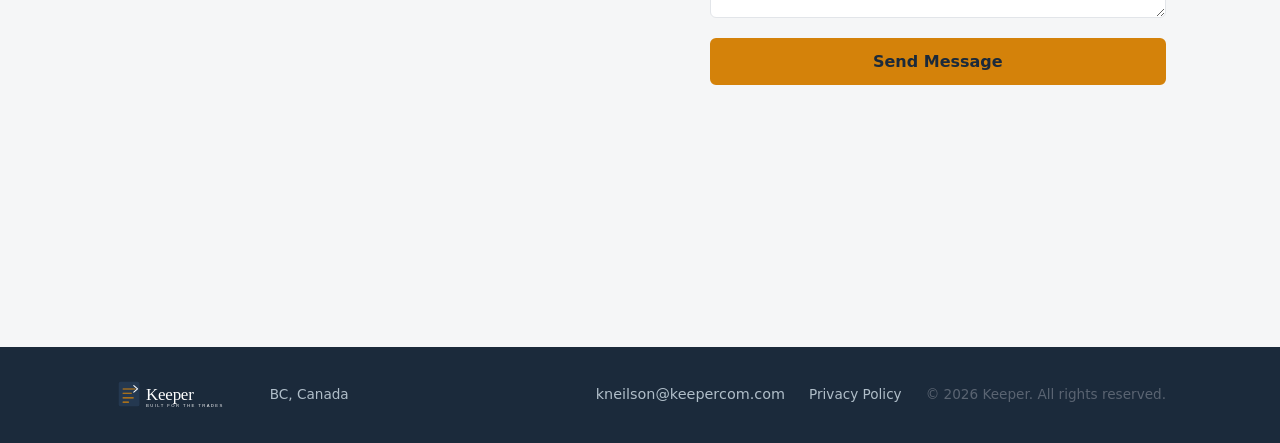
==== commit 623f7b0a: "Design overhaul: typography, contrast, hero card, service tiers, logo - Add Georgia serif for displa" ====
--- a/index.html
+++ b/index.html
@@ -12,7 +12,9 @@
   <!-- ===================== NAV ===================== -->
   <header class="nav-header">
     <nav class="nav-inner container">
-      <a href="#" class="nav-logo">Keeper</a>
+      <a href="#" class="nav-logo">
+        <img src="img/keeper-logo.svg" alt="Keeper" class="nav-logo-img" height="72" />
+      </a>
       <button class="nav-toggle" aria-label="Toggle menu" aria-expanded="false">
         <span></span><span></span><span></span>
       </button>
@@ -29,12 +31,46 @@
     <!-- ===================== HERO ===================== -->
     <section class="hero">
       <div class="container hero-inner">
-        <h1>Construction bookkeeping that keeps your jobs profitable.</h1>
-        <p class="hero-sub">Keeper handles the books so you can focus on the build. Job costing, payroll, GST/PST, and reporting — built for BC contractors.</p>
-        <div class="hero-ctas">
-          <a href="https://calendly.com/kneilson-keepercom/30min" target="_blank" rel="noopener" class="btn btn-primary">Book a Free Call</a>
-          <a href="#services" class="btn btn-secondary">See Our Services</a>
-        </div>
+
+        <div class="hero-text">
+          <h1>Construction bookkeeping that keeps your jobs profitable.</h1>
+          <p class="hero-sub">Keeper handles the books so you can focus on the build. Job costing, payroll, GST/PST, and reporting — built for BC contractors.</p>
+          <div class="hero-ctas">
+            <a href="https://calendly.com/kneilson-keepercom/30min" target="_blank" rel="noopener" class="btn btn-primary">Book a Free Call</a>
+            <a href="#services" class="btn btn-secondary">See Our Services</a>
+          </div>
+        </div>
+
+        <div class="hero-visual" aria-hidden="true">
+          <div class="hero-card">
+            <div class="hero-card-label">Job Cost Summary</div>
+            <div class="hero-card-job">Wilkinson Industrial Build</div>
+            <div class="hero-card-rows">
+              <div class="hero-card-row">
+                <span>Revenue</span>
+                <span>$284,500</span>
+              </div>
+              <div class="hero-card-row">
+                <span>Direct Costs</span>
+                <span>$198,200</span>
+              </div>
+              <div class="hero-card-row">
+                <span>Holdback (10%)</span>
+                <span>$28,450</span>
+              </div>
+              <div class="hero-card-row hero-card-profit">
+                <span>Gross Profit</span>
+                <span>$86,300</span>
+              </div>
+            </div>
+            <div class="hero-card-margin">
+              <span class="hero-card-pct">30.3%</span>
+              <span class="hero-card-pct-label">gross margin</span>
+            </div>
+            <p class="hero-card-disclaimer">Example job — illustrative numbers only.</p>
+          </div>
+        </div>
+
       </div>
     </section>
 
@@ -54,11 +90,10 @@
               <li>GST/PST filing</li>
               <li>Year-end prep</li>
             </ul>
-            <a href="#contact" class="btn btn-primary btn-sm">Get Started</a>
-          </div>
-
-          <div class="card card-featured">
-            <div class="card-badge">Most Popular</div>
+            <a href="#contact" class="btn btn-outline btn-sm">Get Started</a>
+          </div>
+
+          <div class="card">
             <div class="card-tier">Structure</div>
             <h3>Construction Core</h3>
             <ul>
@@ -68,12 +103,14 @@
               <li>Payroll processing</li>
               <li>T5018 contractor reporting</li>
             </ul>
-            <a href="#contact" class="btn btn-primary btn-sm">Get Started</a>
-          </div>
-
-          <div class="card">
+            <a href="#contact" class="btn btn-outline btn-sm">Get Started</a>
+          </div>
+
+          <div class="card card-featured">
+            <div class="card-badge">Most Popular</div>
             <div class="card-tier">Blueprint</div>
             <h3>Premium Reporting</h3>
+            <p class="card-intro">Your books, your margins, your cash position — reviewed with you every month so you know exactly where each job stands.</p>
             <ul>
               <li>Everything in Structure</li>
               <li>WIP &amp; holdback reporting</li>
@@ -85,6 +122,8 @@
           </div>
 
         </div>
+
+        <p class="pricing-note">Pricing varies by scope and job volume. <a href="#contact">Contact us for a quote.</a></p>
       </div>
     </section>
 
@@ -133,7 +172,7 @@
     </section>
 
     <!-- ===================== HOW IT WORKS ===================== -->
-    <section id="how-it-works" class="section section-alt">
+    <section id="how-it-works" class="section">
       <div class="container">
         <h2 class="section-title">How It Works</h2>
         <p class="section-sub">Four steps from first call to clean books.</p>
@@ -163,10 +202,15 @@
     </section>
 
     <!-- ===================== CONTACT / BOOK ===================== -->
-    <section id="contact" class="section">
+    <section id="contact" class="section section-alt">
       <div class="container">
         <h2 class="section-title">Book a Call</h2>
         <p class="section-sub">30 minutes. No pressure. We'll tell you exactly what working together would look like.</p>
+
+        <div class="contact-fit">
+          <strong>Who this is for:</strong> BC trades and general contractors running jobs with 2+ employees, looking to get their books current and understand where each job is making or losing money. If you're not in construction, we're not the right fit — and we'll tell you that on the call.
+        </div>
+
         <div class="contact-grid">
 
           <!-- Calendly inline widget -->
@@ -178,15 +222,15 @@
             <h3>Or send a message</h3>
             <div class="form-group">
               <label for="name">Name</label>
-              <input type="text" id="name" name="name" required placeholder="Your name" />
+              <input type="text" id="name" name="name" required placeholder="Your name" autocomplete="name" />
             </div>
             <div class="form-group">
               <label for="email">Email</label>
-              <input type="email" id="email" name="email" required placeholder="you@company.com" />
+              <input type="email" id="email" name="email" required placeholder="you@company.com" autocomplete="email" />
             </div>
             <div class="form-group">
               <label for="company">Company</label>
-              <input type="text" id="company" name="company" placeholder="Your company name" />
+              <input type="text" id="company" name="company" placeholder="Your company name" autocomplete="organization" />
             </div>
             <div class="form-group">
               <label for="message">Message <span class="optional">(optional)</span></label>
@@ -205,15 +249,14 @@
   <!-- ===================== FOOTER ===================== -->
   <footer class="footer">
     <div class="container footer-inner">
-      <span class="footer-logo">Keeper</span>
+      <img src="img/keeper-logo.svg" alt="Keeper" class="footer-logo-img" height="32" />
       <span class="footer-location">BC, Canada</span>
       <a href="mailto:kneilson@keepercom.com" class="footer-email">kneilson@keepercom.com</a>
-      <a href="/privacy.html" class="footer-copy" style="text-decoration:underline;">Privacy Policy</a>
-      <a href="/api-terms.html" class="footer-copy" style="text-decoration:underline;">API Terms</a>
+      <a href="/privacy.html" class="footer-link">Privacy Policy</a>
       <span class="footer-copy">&copy; 2026 Keeper. All rights reserved.</span>
     </div>
   </footer>
 
-  <script src="js/main.js"></script>
+  <script src="js/main.js?v=2"></script>
 </body>
 </html>
--- a/css/style.css
+++ b/css/style.css
@@ -23,6 +23,11 @@
   line-height: 1.6;
 }
 
+/* Georgia for display headings — connects to logo wordmark, gives brand voice */
+h1, h2 {
+  font-family: Georgia, 'Times New Roman', serif;
+}
+
 /* ---------- Spacing / Layout ---------- */
 .container {
   max-width: 1100px;
@@ -39,6 +44,7 @@
 }
 
 .section-title {
+  font-family: Georgia, 'Times New Roman', serif;
   font-size: 2rem;
   font-weight: 700;
   letter-spacing: -0.02em;
@@ -56,22 +62,25 @@
   display: inline-block;
   padding: 12px 28px;
   border-radius: 6px;
-  font-weight: 600;
+  font-weight: 700;
   font-size: 1rem;
+  font-family: system-ui, -apple-system, 'Segoe UI', Roboto, sans-serif;
   text-decoration: none;
   cursor: pointer;
   transition: background 200ms ease, color 200ms ease, border-color 200ms ease;
   border: 2px solid transparent;
 }
 
+/* Primary: amber bg, navy text — 5.9:1 contrast, passes WCAG AA */
 .btn-primary {
   background: #D4820A;
-  color: #ffffff;
+  color: #1B2A3B;
   border-color: #D4820A;
 }
 
 .btn-primary:hover {
   background: #b86e08;
+  color: #1B2A3B;
   border-color: #b86e08;
 }
 
@@ -84,6 +93,19 @@
 .btn-secondary:hover {
   background: #1B2A3B;
   color: #ffffff;
+}
+
+/* Subdued outline for Foundation/Structure cards */
+.btn-outline {
+  background: transparent;
+  color: #1B2A3B;
+  border-color: #C5CAD0;
+}
+
+.btn-outline:hover {
+  background: #1B2A3B;
+  color: #ffffff;
+  border-color: #1B2A3B;
 }
 
 .btn-sm {
@@ -104,15 +126,20 @@
   display: flex;
   align-items: center;
   justify-content: space-between;
-  height: 64px;
+  height: 88px;
 }
 
 .nav-logo {
-  font-size: 1.4rem;
-  font-weight: 700;
-  color: #ffffff;
+  display: flex;
+  align-items: center;
   text-decoration: none;
-  letter-spacing: -0.01em;
+  line-height: 0;
+}
+
+.nav-logo-img {
+  display: block;
+  height: 72px;
+  width: auto;
 }
 
 .nav-links {
@@ -188,17 +215,19 @@
 }
 
 .hero-inner {
-  max-width: 720px;
+  display: grid;
+  grid-template-columns: 1fr 360px;
+  gap: 56px;
+  align-items: center;
   position: relative;
   z-index: 1;
 }
 
-
 .hero h1 {
   font-size: clamp(1.8rem, 4vw, 2.8rem);
   font-weight: 700;
   letter-spacing: -0.03em;
-  line-height: 1.2;
+  line-height: 1.15;
   margin-bottom: 20px;
 }
 
@@ -206,7 +235,7 @@
   font-size: 1.15rem;
   color: #B0BEC9;
   margin-bottom: 40px;
-  max-width: 580px;
+  max-width: 520px;
   line-height: 1.7;
 }
 
@@ -222,16 +251,104 @@
 }
 
 .hero .btn-secondary:hover {
-  background: #ffffff;
-  color: #1B2A3B;
-  border-color: #ffffff;
+  background: rgba(255,255,255,0.12);
+  color: #ffffff;
+  border-color: rgba(255,255,255,0.4);
+}
+
+/* Hero job-cost card */
+.hero-visual {
+  display: flex;
+  justify-content: flex-end;
+}
+
+.hero-card {
+  background: rgba(255,255,255,0.06);
+  border: 1px solid rgba(255,255,255,0.13);
+  border-radius: 12px;
+  padding: 28px;
+  width: 100%;
+  backdrop-filter: blur(2px);
+}
+
+.hero-card-label {
+  font-size: 0.68rem;
+  font-weight: 700;
+  text-transform: uppercase;
+  letter-spacing: 0.13em;
+  color: #D4820A;
+  margin-bottom: 8px;
+}
+
+.hero-card-job {
+  font-size: 1rem;
+  font-weight: 700;
+  color: #ffffff;
+  margin-bottom: 20px;
+  padding-bottom: 16px;
+  border-bottom: 1px solid rgba(255,255,255,0.1);
+}
+
+.hero-card-rows {
+  display: flex;
+  flex-direction: column;
+  gap: 11px;
+  margin-bottom: 20px;
+}
+
+.hero-card-row {
+  display: flex;
+  justify-content: space-between;
+  align-items: center;
+  font-size: 0.875rem;
+  color: #B0BEC9;
+}
+
+.hero-card-profit {
+  color: #ffffff;
+  font-weight: 700;
+  padding-top: 12px;
+  margin-top: 1px;
+  border-top: 1px solid rgba(255,255,255,0.14);
+}
+
+.hero-card-margin {
+  display: flex;
+  align-items: baseline;
+  gap: 8px;
+  background: rgba(212,130,10,0.14);
+  border-radius: 6px;
+  padding: 12px 16px;
+}
+
+.hero-card-pct {
+  font-family: Georgia, 'Times New Roman', serif;
+  font-size: 1.8rem;
+  font-weight: 700;
+  color: #D4820A;
+  line-height: 1;
+}
+
+.hero-card-pct-label {
+  font-size: 0.75rem;
+  color: #B0BEC9;
+  text-transform: uppercase;
+  letter-spacing: 0.07em;
+}
+
+.hero-card-disclaimer {
+  margin-top: 12px;
+  font-size: 0.7rem;
+  color: rgba(176, 190, 201, 0.5);
+  font-style: italic;
 }
 
 /* ---------- Service Cards ---------- */
 .cards {
   display: grid;
-  grid-template-columns: repeat(3, 1fr);
+  grid-template-columns: 1fr 1fr 1fr;
   gap: 24px;
+  align-items: start;
 }
 
 .card {
@@ -251,9 +368,15 @@
   box-shadow: 0 4px 24px rgba(0,0,0,0.11);
 }
 
+/* Blueprint: navy inverted card — visually distinct from Foundation/Structure */
 .card-featured {
-  border-color: #D4820A;
-  border-width: 2px;
+  background: #1B2A3B;
+  border-color: #1B2A3B;
+  color: #ffffff;
+}
+
+.card-featured:hover {
+  box-shadow: 0 6px 32px rgba(27,42,59,0.35);
 }
 
 .card-badge {
@@ -261,7 +384,7 @@
   top: -13px;
   left: 32px;
   background: #D4820A;
-  color: #ffffff;
+  color: #1B2A3B;
   font-size: 0.75rem;
   font-weight: 700;
   letter-spacing: 0.05em;
@@ -275,12 +398,29 @@
   font-weight: 700;
   text-transform: uppercase;
   letter-spacing: 0.1em;
+  color: #8A5100;
+}
+
+/* Amber on navy passes at 5.9:1 */
+.card-featured .card-tier {
   color: #D4820A;
 }
 
 .card h3 {
   font-size: 1.3rem;
   font-weight: 700;
+  font-family: system-ui, -apple-system, 'Segoe UI', Roboto, sans-serif;
+}
+
+.card-featured h3 {
+  color: #ffffff;
+}
+
+.card-intro {
+  font-size: 0.9rem;
+  line-height: 1.65;
+  color: #8FA5B8;
+  margin-top: -4px;
 }
 
 .card ul {
@@ -307,7 +447,38 @@
   height: 8px;
   border-radius: 50%;
   background: #D4820A;
-  opacity: 0.6;
+  opacity: 0.55;
+}
+
+.card-featured ul li {
+  color: #8FA5B8;
+}
+
+.card-featured ul li::before {
+  background: #D4820A;
+  opacity: 0.8;
+}
+
+/* Pricing anchor below cards */
+.pricing-note {
+  margin-top: 32px;
+  color: #5A6472;
+  font-size: 0.95rem;
+  text-align: center;
+  line-height: 1.6;
+}
+
+.pricing-note strong {
+  color: #1B2A3B;
+}
+
+.pricing-note a {
+  color: #8A5100;
+  text-underline-offset: 2px;
+}
+
+.pricing-note a:hover {
+  color: #1B2A3B;
 }
 
 /* ---------- Pillars (Why Keeper) ---------- */
@@ -334,11 +505,71 @@
 .pillar h3 {
   font-size: 1.1rem;
   font-weight: 700;
+  font-family: system-ui, -apple-system, 'Segoe UI', Roboto, sans-serif;
 }
 
 .pillar p {
   color: #5A6472;
   line-height: 1.7;
+}
+
+/* ---------- Social Proof ---------- */
+.testimonials {
+  display: flex;
+  flex-direction: column;
+  gap: 20px;
+}
+
+.testimonials-grid {
+  display: grid;
+  grid-template-columns: 1fr 1fr;
+  gap: 20px;
+}
+
+.testimonial {
+  background: #ffffff;
+  border: 1px solid #E2E5E9;
+  border-radius: 8px;
+  padding: 28px 32px;
+  margin: 0;
+  box-shadow: 0 2px 8px rgba(0,0,0,0.05);
+}
+
+.testimonial-featured {
+  padding: 36px 40px;
+  border-color: rgba(212,130,10,0.4);
+}
+
+.testimonial-quote {
+  font-size: 1rem;
+  color: #1B2A3B;
+  line-height: 1.75;
+  font-style: italic;
+  margin-bottom: 20px;
+}
+
+.testimonial-featured .testimonial-quote {
+  font-size: 1.15rem;
+}
+
+.testimonial-footer {
+  display: flex;
+  flex-direction: column;
+  gap: 3px;
+}
+
+.testimonial-name {
+  font-size: 0.9rem;
+  font-weight: 700;
+  color: #1B2A3B;
+  font-style: normal;
+}
+
+.testimonial-company {
+  font-size: 0.78rem;
+  color: #5A6472;
+  text-transform: uppercase;
+  letter-spacing: 0.05em;
 }
 
 /* ---------- Steps (How It Works) ---------- */
@@ -369,10 +600,11 @@
 }
 
 .step-num {
+  font-family: system-ui, -apple-system, 'Segoe UI', Roboto, sans-serif;
   font-size: 1.6rem;
   font-weight: 700;
-  color: #D4820A;
-  background: #F5F6F7;
+  color: #8A5100;
+  background: #ffffff;
   width: 48px;
   height: 48px;
   display: flex;
@@ -387,6 +619,7 @@
 .step h3 {
   font-size: 1rem;
   font-weight: 700;
+  font-family: system-ui, -apple-system, 'Segoe UI', Roboto, sans-serif;
 }
 
 .step p {
@@ -396,6 +629,21 @@
 }
 
 /* ---------- Contact ---------- */
+.contact-fit {
+  background: #ffffff;
+  border: 1px solid #E2E5E9;
+  border-radius: 8px;
+  padding: 18px 24px;
+  margin-bottom: 40px;
+  font-size: 0.95rem;
+  color: #3A4B5C;
+  line-height: 1.7;
+}
+
+.contact-fit strong {
+  color: #1B2A3B;
+}
+
 .contact-grid {
   display: grid;
   grid-template-columns: 1.2fr 1fr;
@@ -408,39 +656,6 @@
   height: 700px;
 }
 
-.calendly-placeholder {
-  background: #F5F6F7;
-  border: 2px dashed #E2E5E9;
-  border-radius: 8px;
-  padding: 48px 32px;
-  display: flex;
-  flex-direction: column;
-  gap: 16px;
-  align-items: flex-start;
-  min-height: 320px;
-}
-
-.placeholder-label {
-  font-size: 0.75rem;
-  font-weight: 700;
-  text-transform: uppercase;
-  letter-spacing: 0.1em;
-  color: #5A6472;
-}
-
-.calendly-placeholder p {
-  color: #5A6472;
-  font-size: 0.95rem;
-  line-height: 1.6;
-}
-
-.calendly-placeholder code {
-  background: #E2E5E9;
-  padding: 2px 6px;
-  border-radius: 4px;
-  font-size: 0.85em;
-}
-
 /* Contact Form */
 .contact-form {
   display: flex;
@@ -451,6 +666,7 @@
 .contact-form h3 {
   font-size: 1.2rem;
   font-weight: 700;
+  font-family: system-ui, -apple-system, 'Segoe UI', Roboto, sans-serif;
   margin-bottom: 4px;
 }
 
@@ -487,7 +703,7 @@
 .form-group input:focus,
 .form-group textarea:focus {
   outline: none;
-  border-color: #D4820A;
+  border-color: #8A5100;
 }
 
 .form-status {
@@ -519,10 +735,14 @@
   flex-wrap: wrap;
 }
 
-.footer-logo {
-  font-size: 1.1rem;
-  font-weight: 700;
-  color: #ffffff;
+.footer-logo-img {
+  display: block;
+  height: 32px;
+  width: auto;
+}
+
+.footer-location {
+  font-size: 0.85rem;
 }
 
 .footer-email {
@@ -530,9 +750,21 @@
   text-decoration: none;
   margin-left: auto;
   transition: color 200ms ease;
+  font-size: 0.9rem;
 }
 
 .footer-email:hover {
+  color: #ffffff;
+}
+
+.footer-link {
+  color: #B0BEC9;
+  text-decoration: none;
+  font-size: 0.85rem;
+  transition: color 200ms ease;
+}
+
+.footer-link:hover {
   color: #ffffff;
 }
 
@@ -603,19 +835,19 @@
 }
 
 .legal-content a {
-  color: #D4820A;
+  color: #8A5100;
   text-decoration: underline;
 }
 
 .legal-content a:hover {
-  color: #b86e08;
+  color: #1B2A3B;
 }
 
 .legal-content .notice {
   background: #FFF8F0;
-  border-left: 3px solid #D4820A;
+  border: 1px solid rgba(212,130,10,0.3);
   padding: 14px 18px;
-  border-radius: 0 6px 6px 0;
+  border-radius: 6px;
   margin: 20px 0;
   font-size: 0.95rem;
   color: #3A4B5C;
@@ -632,14 +864,85 @@
   margin-bottom: 32px;
 }
 
+/* ---------- Accessibility ---------- */
+@media (prefers-reduced-motion: reduce) {
+  html {
+    scroll-behavior: auto;
+  }
+  .btn,
+  .card,
+  .nav-toggle span,
+  .nav-links a,
+  .footer-email,
+  .footer-link,
+  .form-group input,
+  .form-group textarea {
+    transition: none;
+  }
+}
+
 /* ---------- Responsive ---------- */
 @media (max-width: 1024px) {
+  .hero-inner {
+    grid-template-columns: 1fr;
+  }
+
+  .hero-visual {
+    display: none;
+  }
+
   .steps {
     grid-template-columns: repeat(2, 1fr);
   }
 
   .steps::before {
     display: none;
+  }
+
+  /* Blueprint spans full width on tablet */
+  .cards {
+    grid-template-columns: 1fr 1fr;
+  }
+
+  .card-featured {
+    grid-column: span 2;
+    /* Wide featured card: reflow as horizontal on tablet */
+    display: grid;
+    grid-template-columns: 1fr 1fr;
+    grid-template-rows: auto auto 1fr auto;
+  }
+
+  .card-featured .card-badge {
+    grid-column: 1;
+  }
+
+  .card-featured .card-tier {
+    grid-column: 1;
+    grid-row: 1;
+    align-self: end;
+  }
+
+  .card-featured h3 {
+    grid-column: 1;
+    grid-row: 2;
+  }
+
+  .card-featured .card-intro {
+    grid-column: 1;
+    grid-row: 3;
+  }
+
+  .card-featured ul {
+    grid-column: 2;
+    grid-row: 1 / span 3;
+    padding-top: 8px;
+  }
+
+  .card-featured .btn {
+    grid-column: 1 / span 2;
+    justify-self: start;
+    grid-row: 4;
+    margin-top: 8px;
   }
 }
 
@@ -649,10 +952,20 @@
     max-width: 480px;
   }
 
+  .card-featured {
+    grid-column: span 1;
+    display: flex;
+    flex-direction: column;
+  }
+
   .pillars {
     grid-template-columns: repeat(2, 1fr);
     gap: 32px;
   }
+
+  .testimonials-grid {
+    grid-template-columns: 1fr;
+  }
 }
 
 @media (max-width: 640px) {
@@ -663,7 +976,7 @@
   .nav-links {
     display: none;
     position: absolute;
-    top: 64px;
+    top: 88px;
     left: 0;
     right: 0;
     background: #1B2A3B;
@@ -680,6 +993,8 @@
 
   .hero { padding: 64px 0 48px; }
 
+  .hero-sub { max-width: none; }
+
   .pillars {
     grid-template-columns: 1fr;
     gap: 32px;
@@ -689,8 +1004,17 @@
     grid-template-columns: 1fr;
   }
 
+  .testimonial-featured {
+    padding: 28px 24px;
+  }
+
   .contact-grid {
     grid-template-columns: 1fr;
+  }
+
+  .calendly-inline-widget {
+    min-width: unset;
+    height: 540px;
   }
 
   .footer-inner {
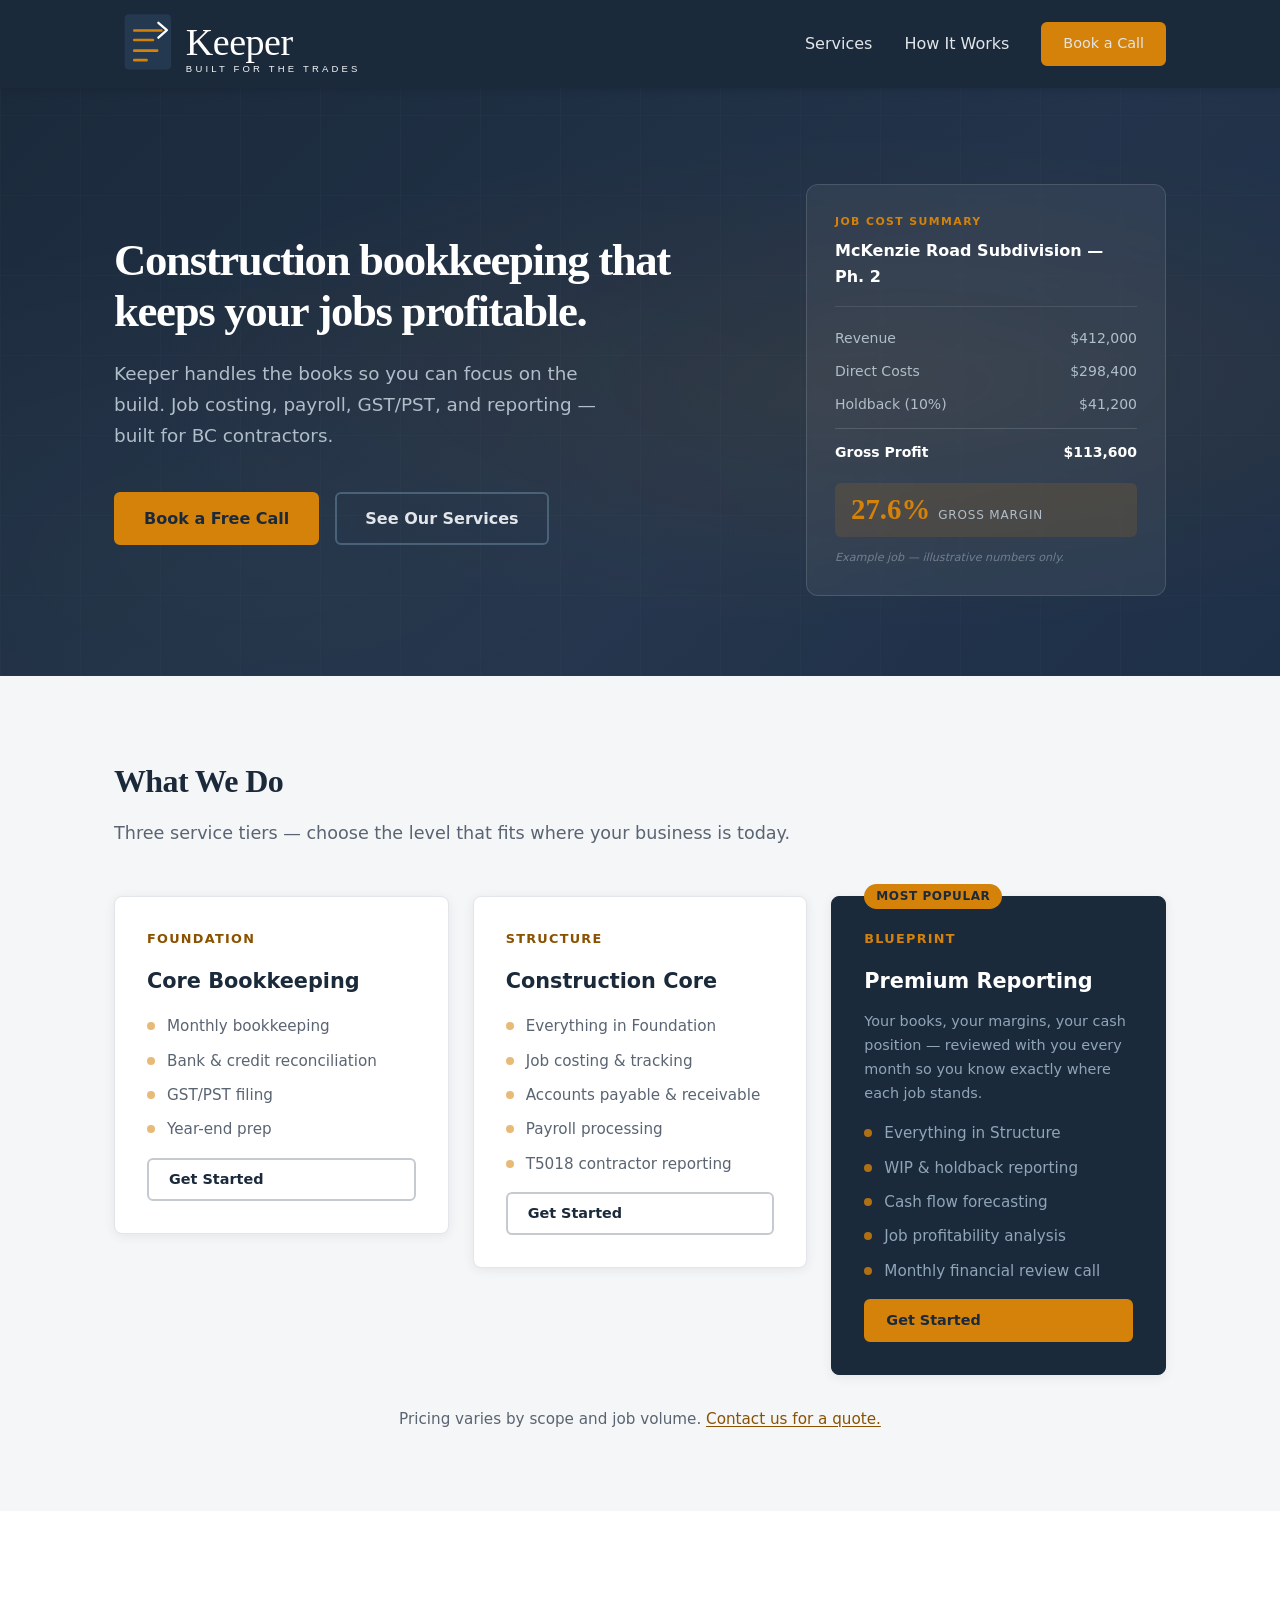
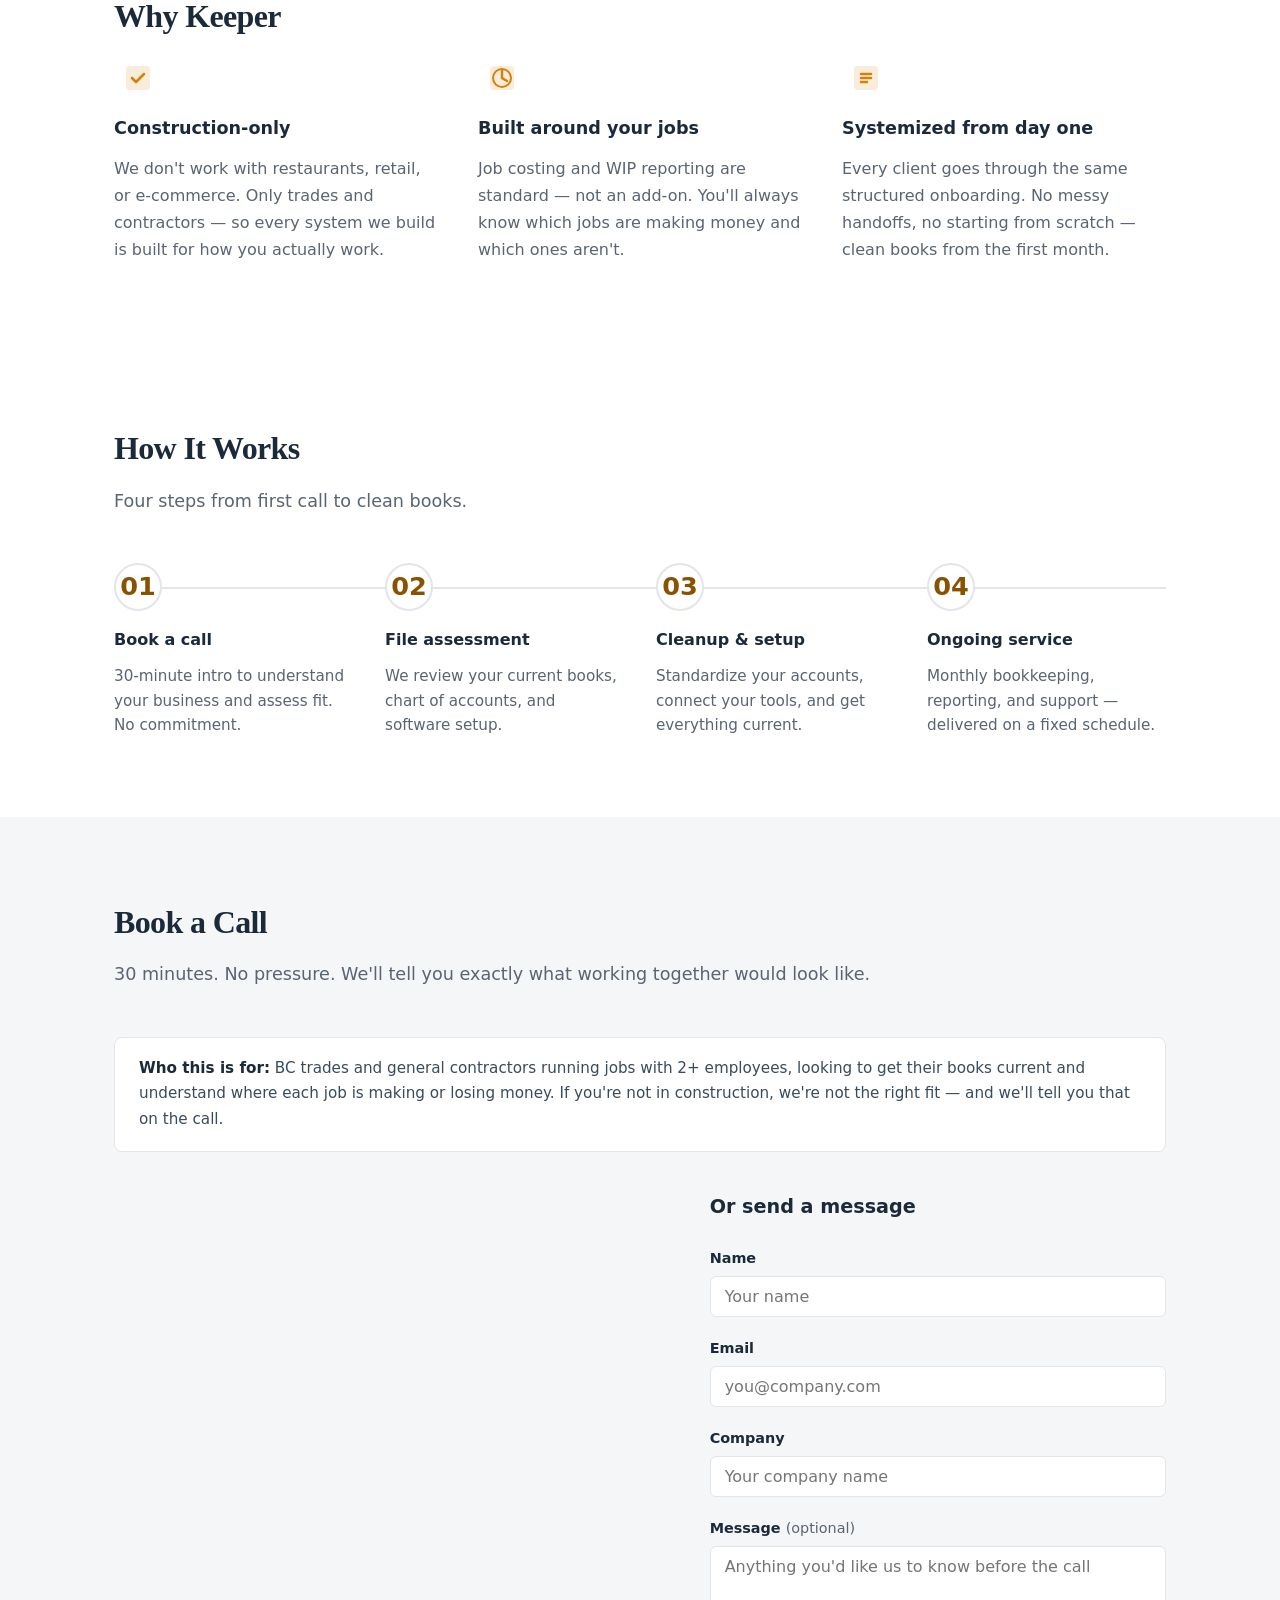
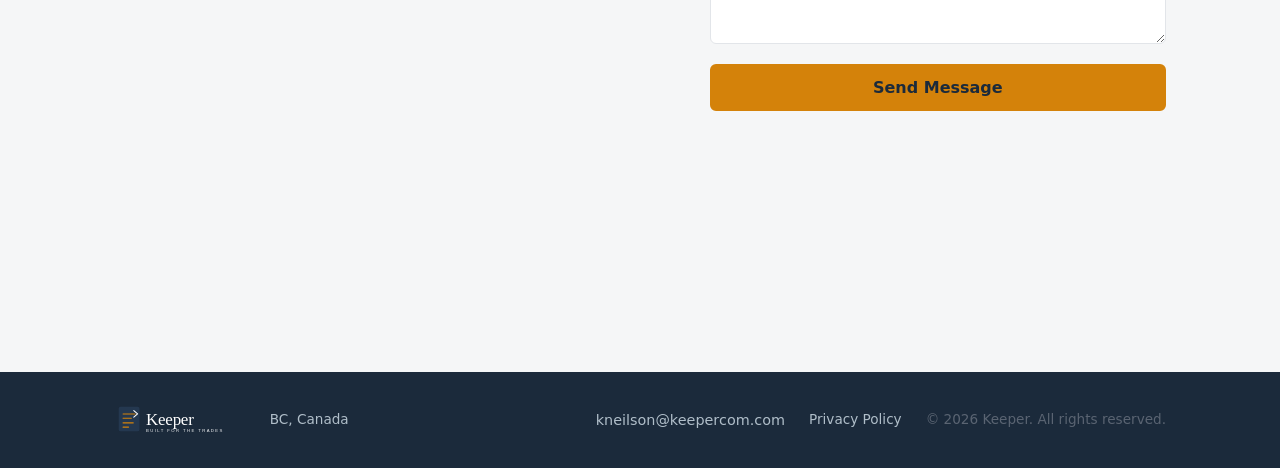
==== commit 7ddf3e50: "Update Formspree endpoint to mqeneqro Co-Authored-By: Claude Sonnet 4.6 (1M context) <noreply@anthro" ====
--- a/index.html
+++ b/index.html
@@ -218,7 +218,7 @@
           <script type="text/javascript" src="https://assets.calendly.com/assets/external/widget.js" async></script>
 
           <!-- Contact form -->
-          <form class="contact-form" action="https://formspree.io/f/mbdpboja" method="POST">
+          <form class="contact-form" action="https://formspree.io/f/mqeneqro" method="POST">
             <h3>Or send a message</h3>
             <div class="form-group">
               <label for="name">Name</label>
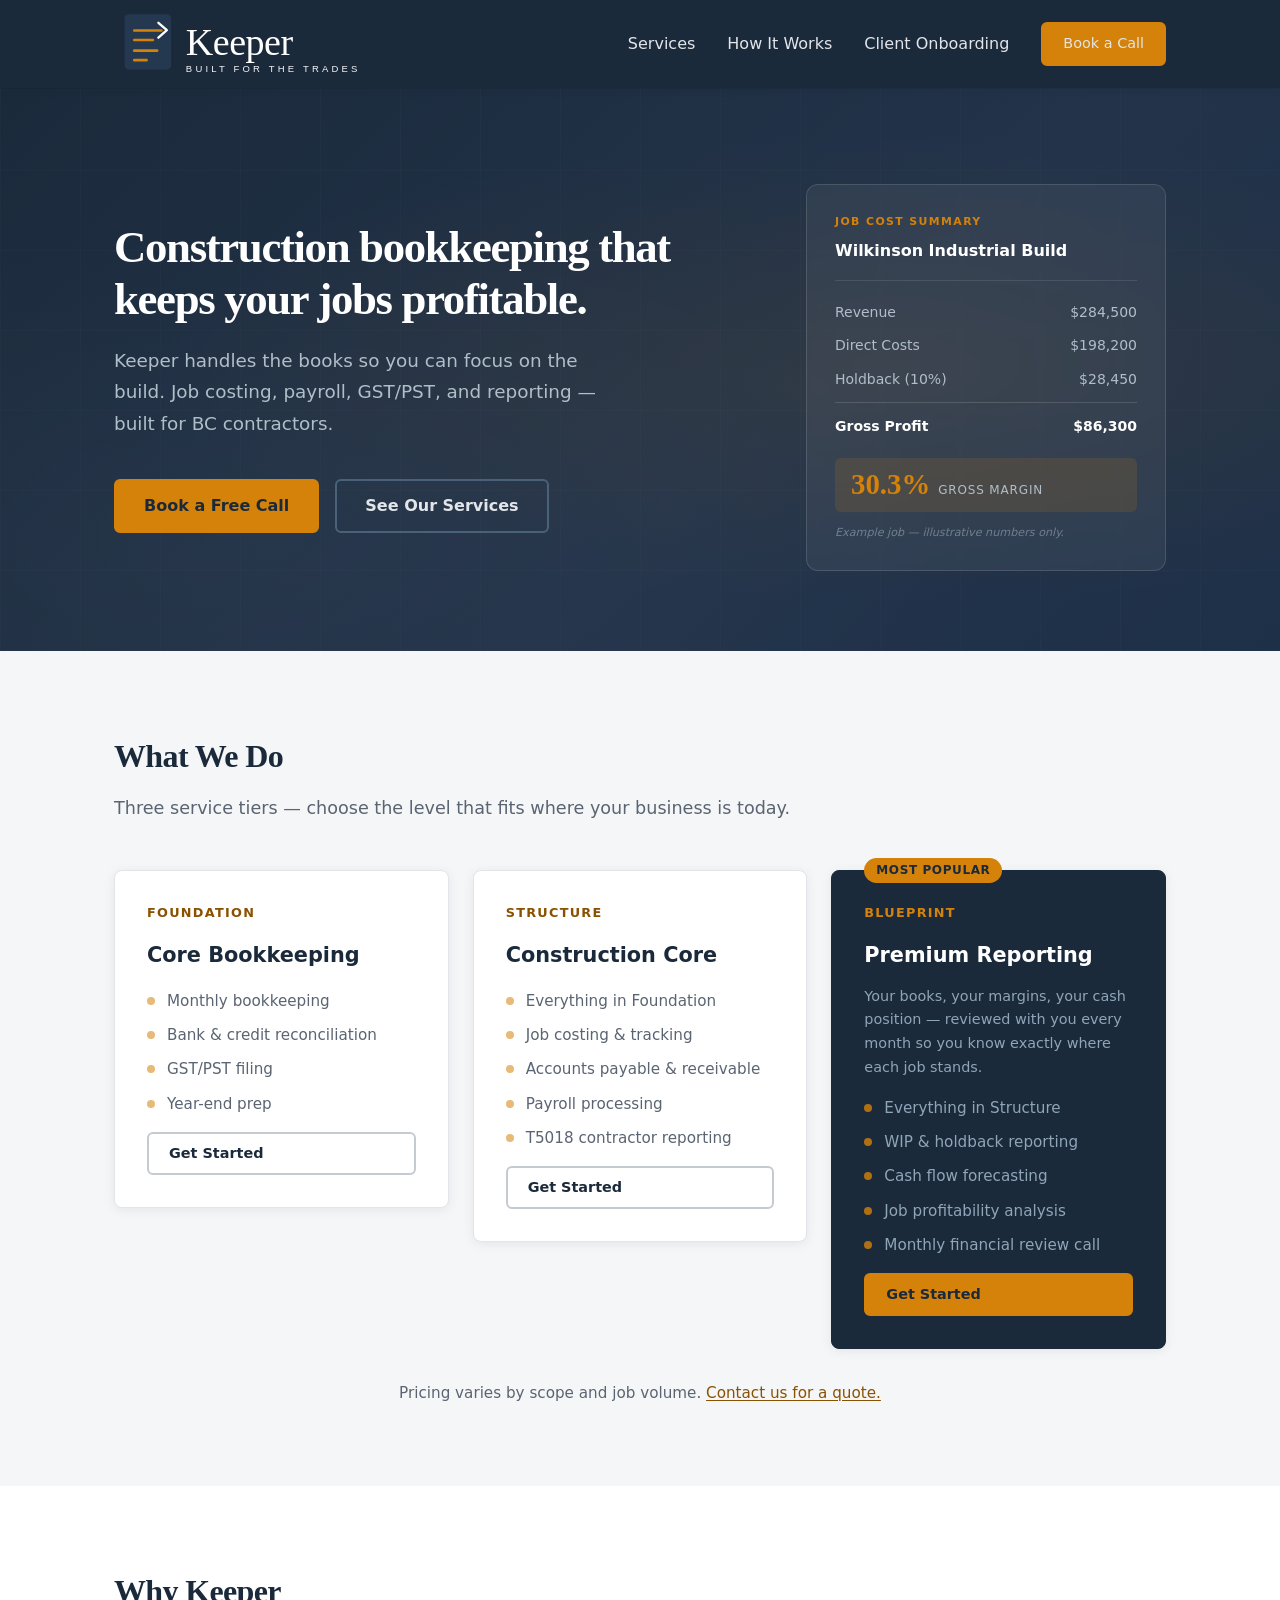
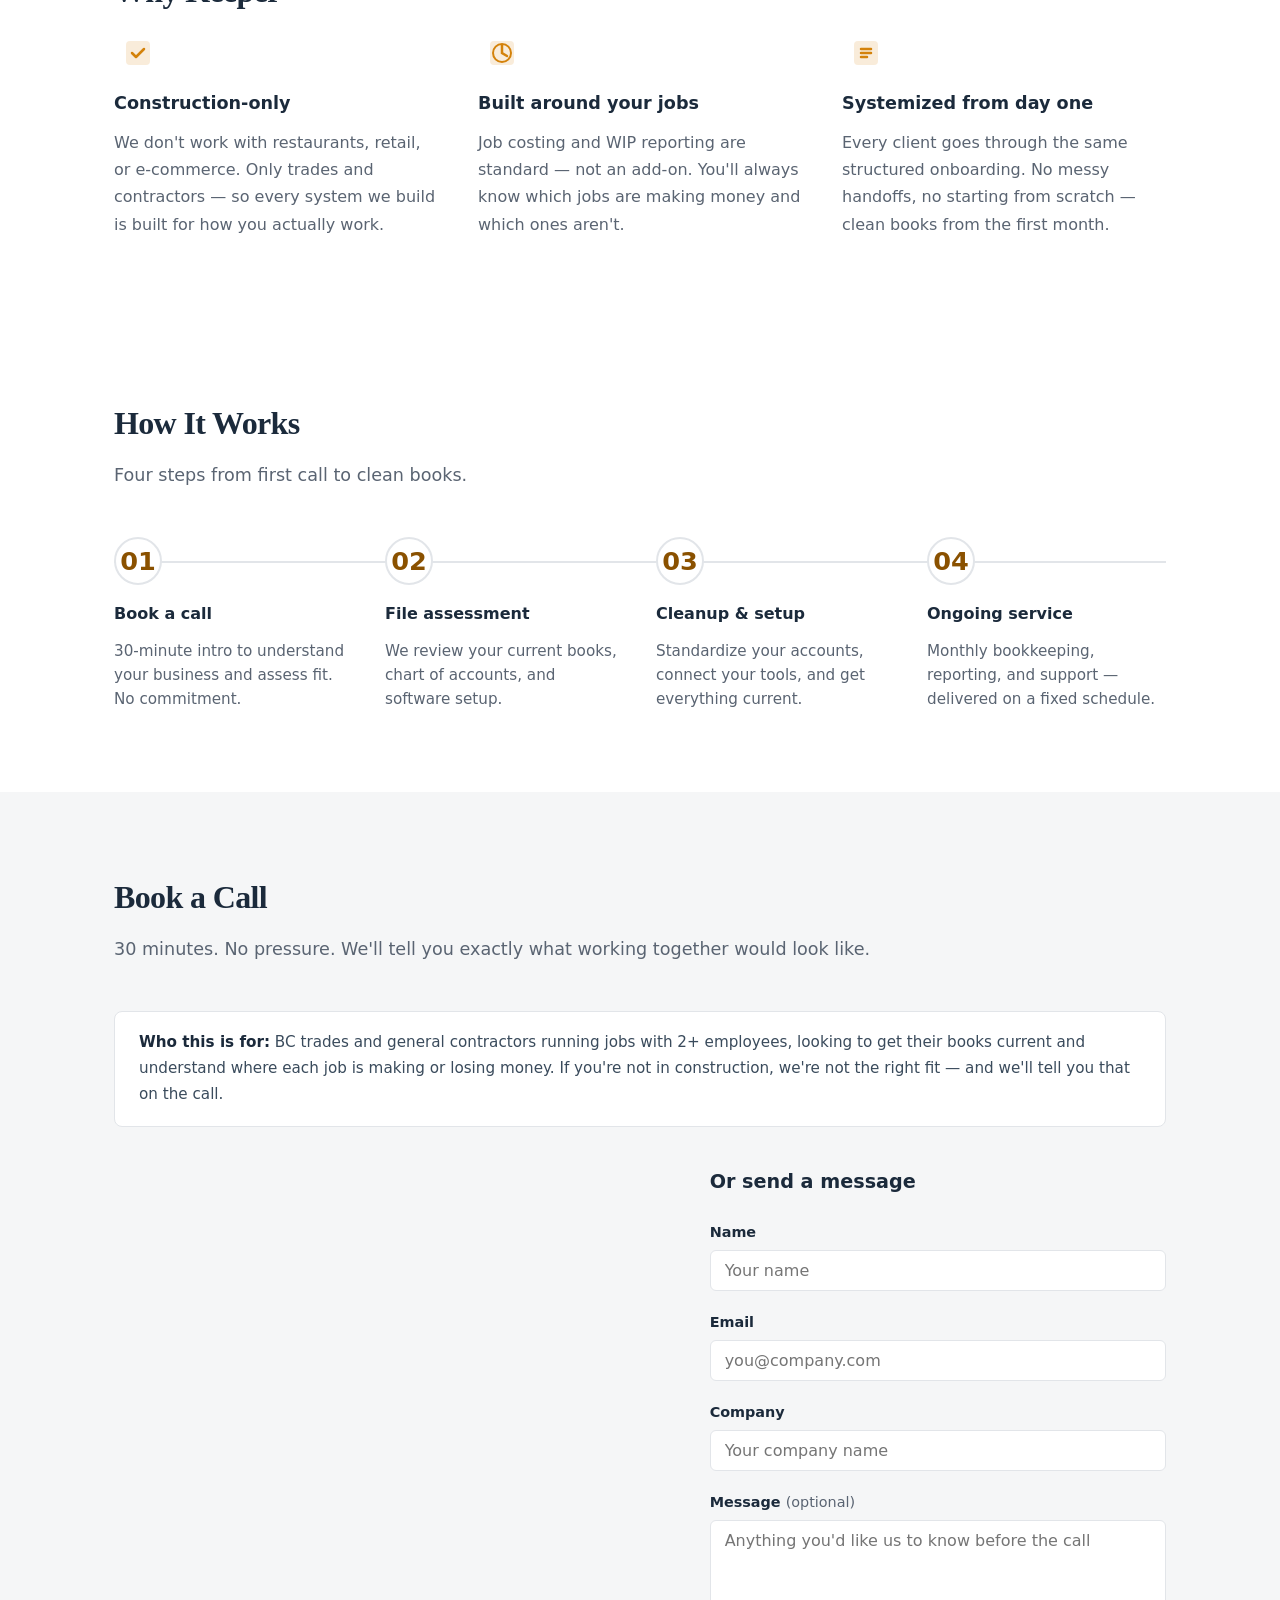
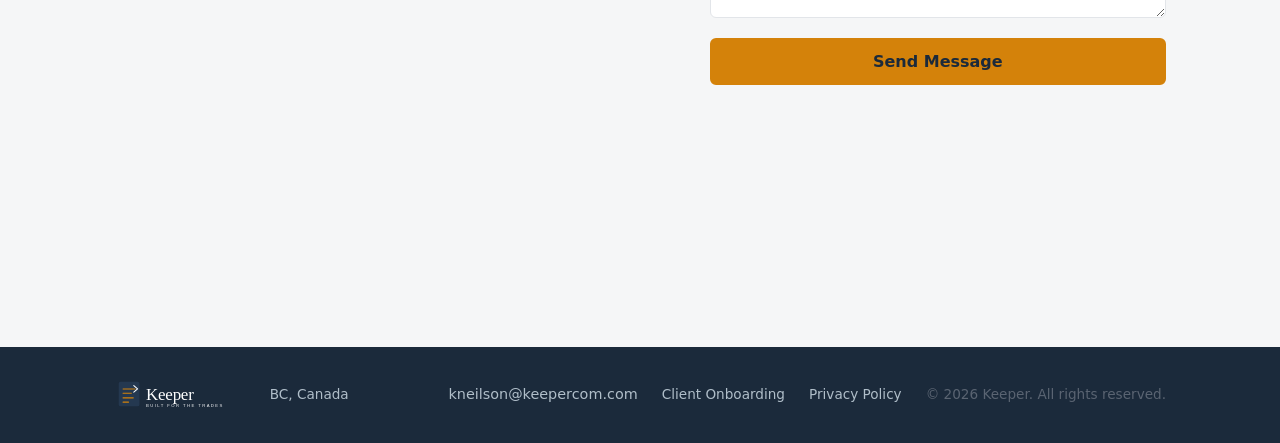
==== commit 436374db: "Add Client Onboarding link (nav + footer) -> intake.keepercom.com Co-Authored-By: Claude Opus 4.8 <n" ====
--- a/index.html
+++ b/index.html
@@ -21,6 +21,7 @@
       <ul class="nav-links">
         <li><a href="#services">Services</a></li>
         <li><a href="#how-it-works">How It Works</a></li>
+        <li><a href="https://intake.keepercom.com">Client Onboarding</a></li>
         <li><a href="#contact" class="btn btn-primary btn-sm">Book a Call</a></li>
       </ul>
     </nav>
@@ -252,6 +253,7 @@
       <img src="img/keeper-logo.svg" alt="Keeper" class="footer-logo-img" height="32" />
       <span class="footer-location">BC, Canada</span>
       <a href="mailto:kneilson@keepercom.com" class="footer-email">kneilson@keepercom.com</a>
+      <a href="https://intake.keepercom.com" class="footer-link">Client Onboarding</a>
       <a href="/privacy.html" class="footer-link">Privacy Policy</a>
       <span class="footer-copy">&copy; 2026 Keeper. All rights reserved.</span>
     </div>
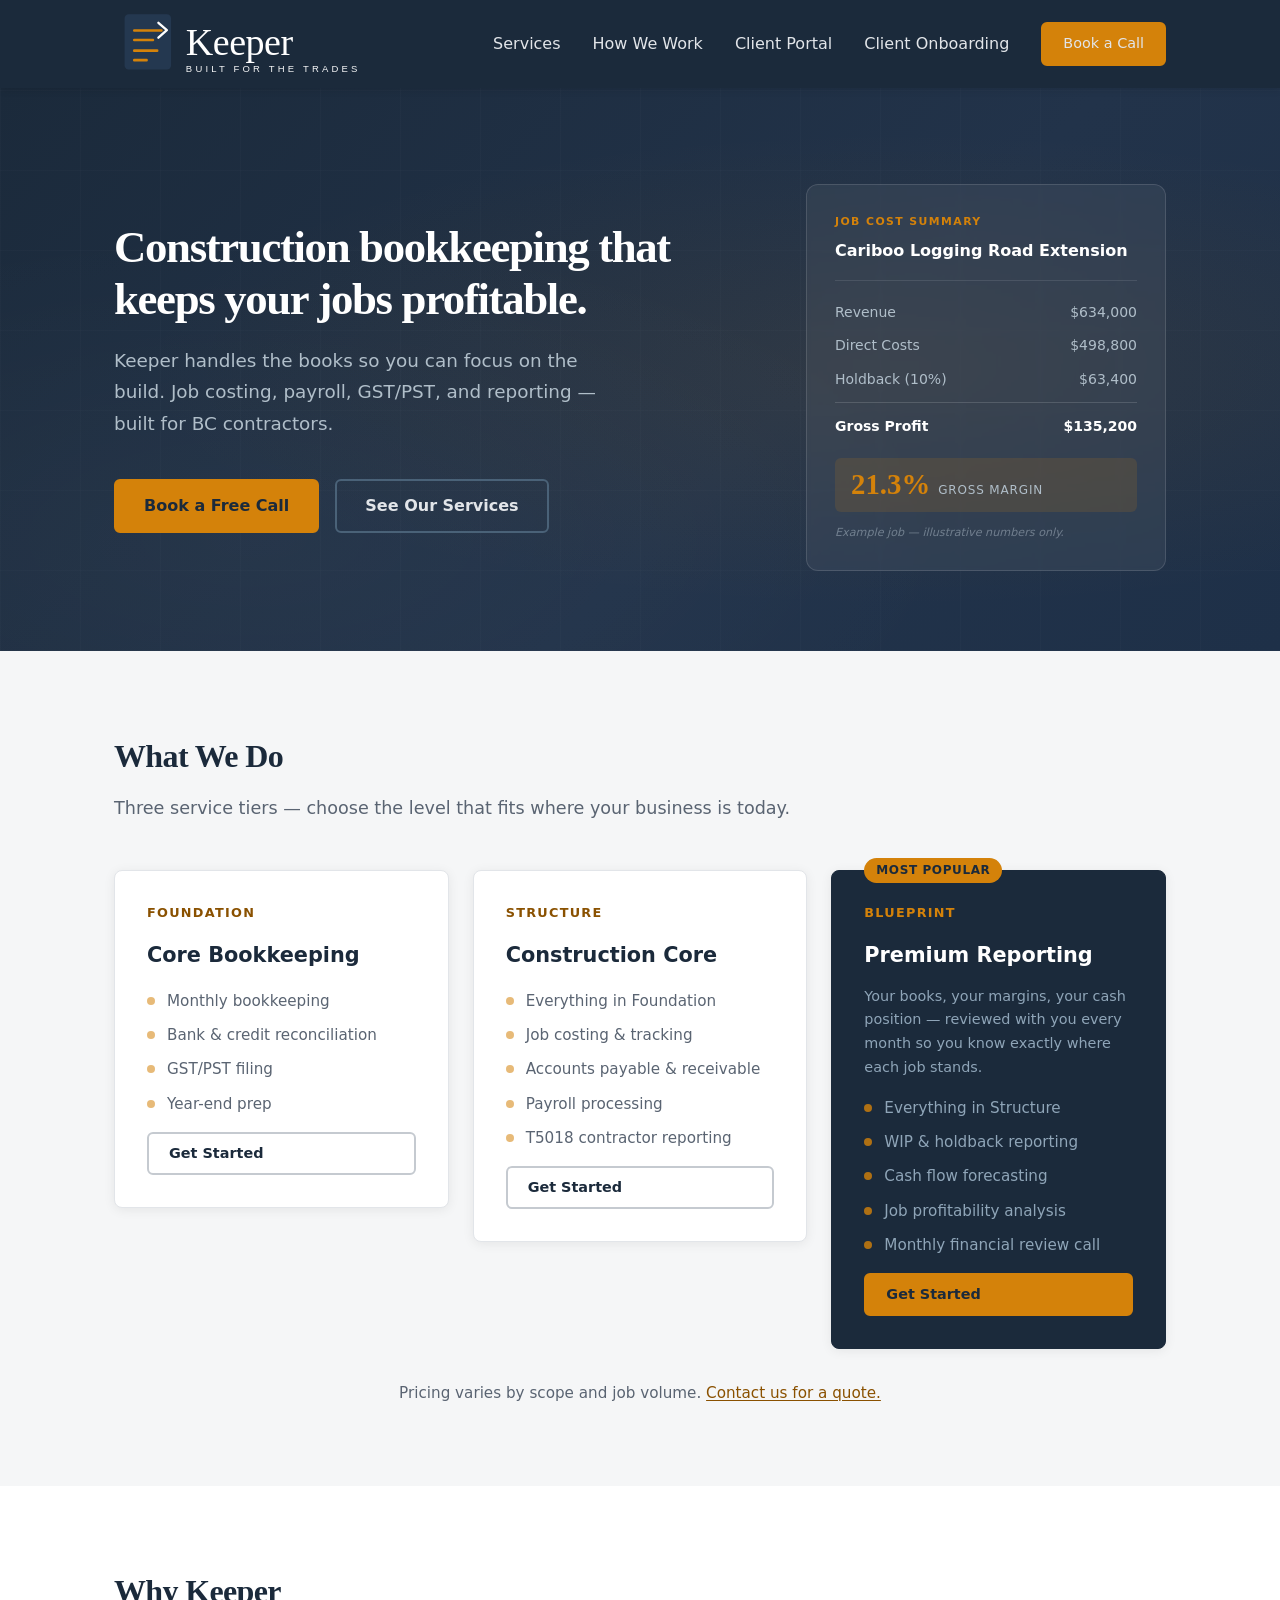
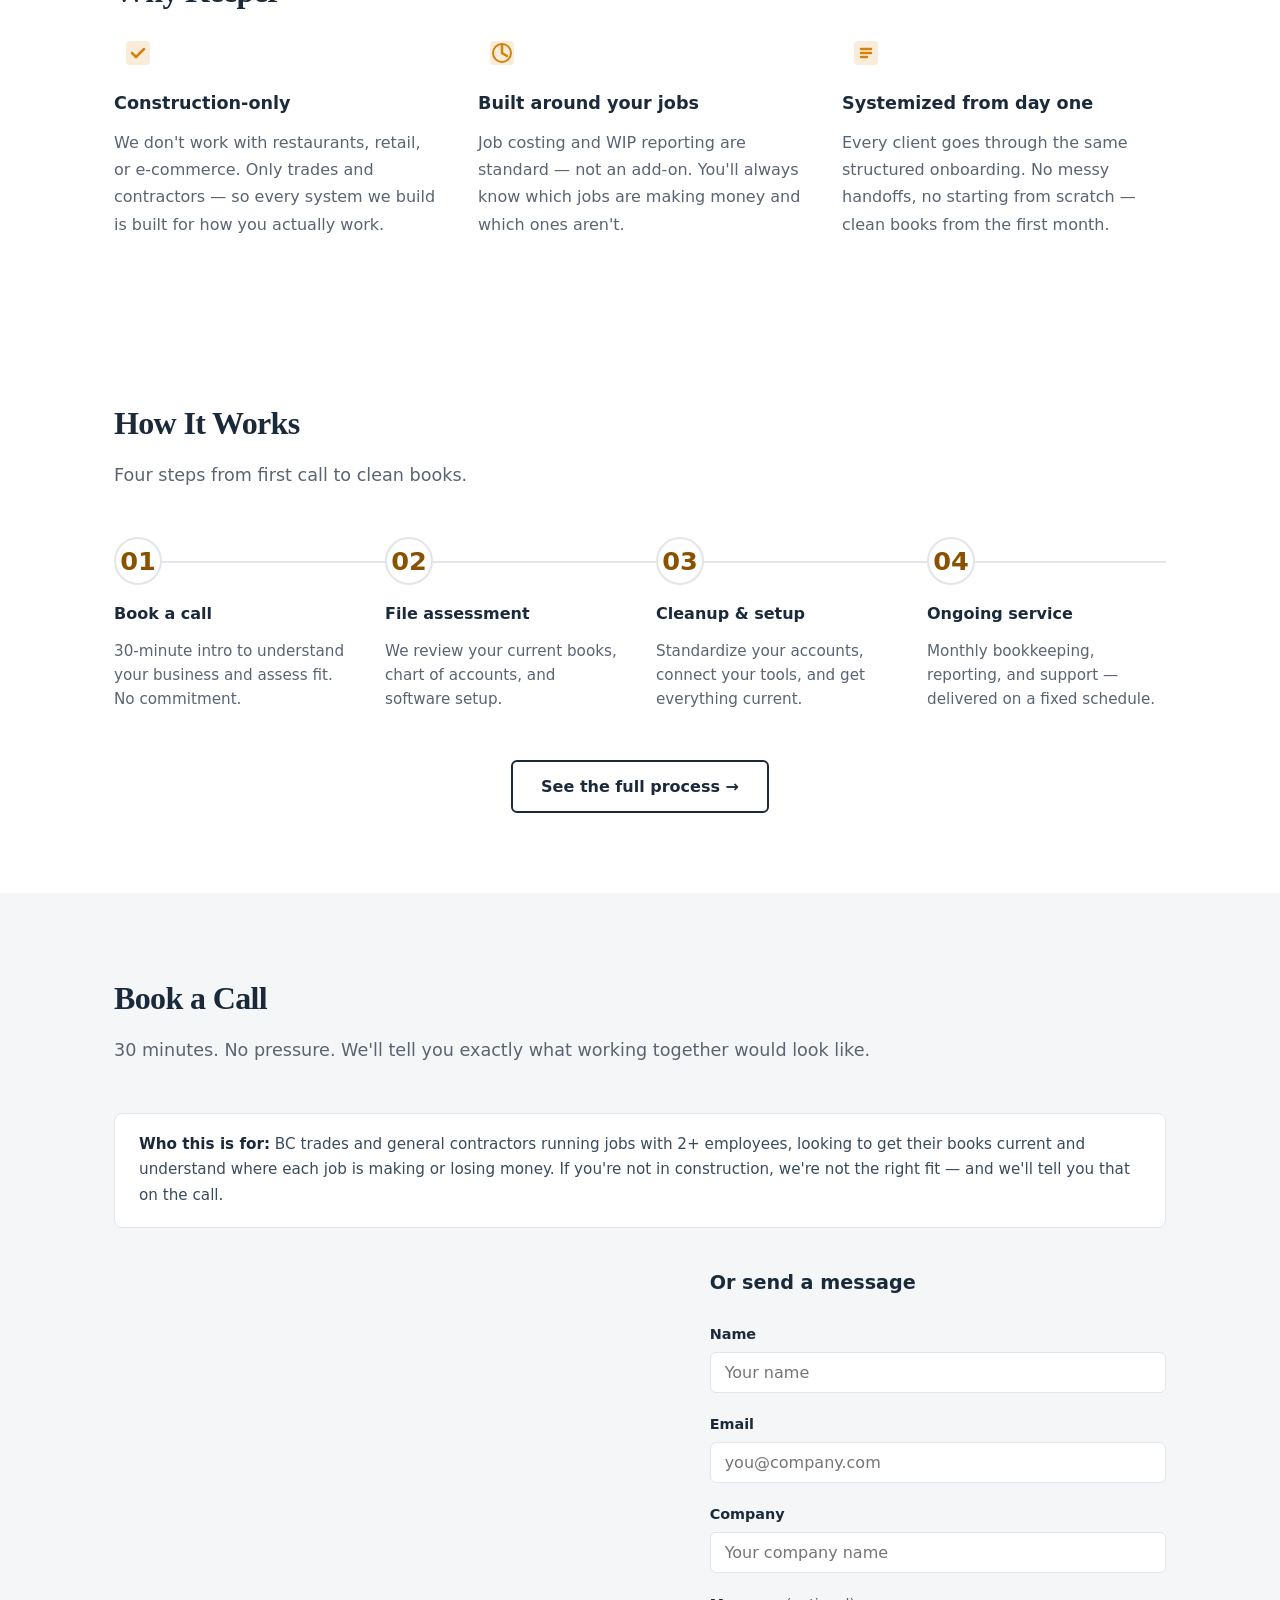
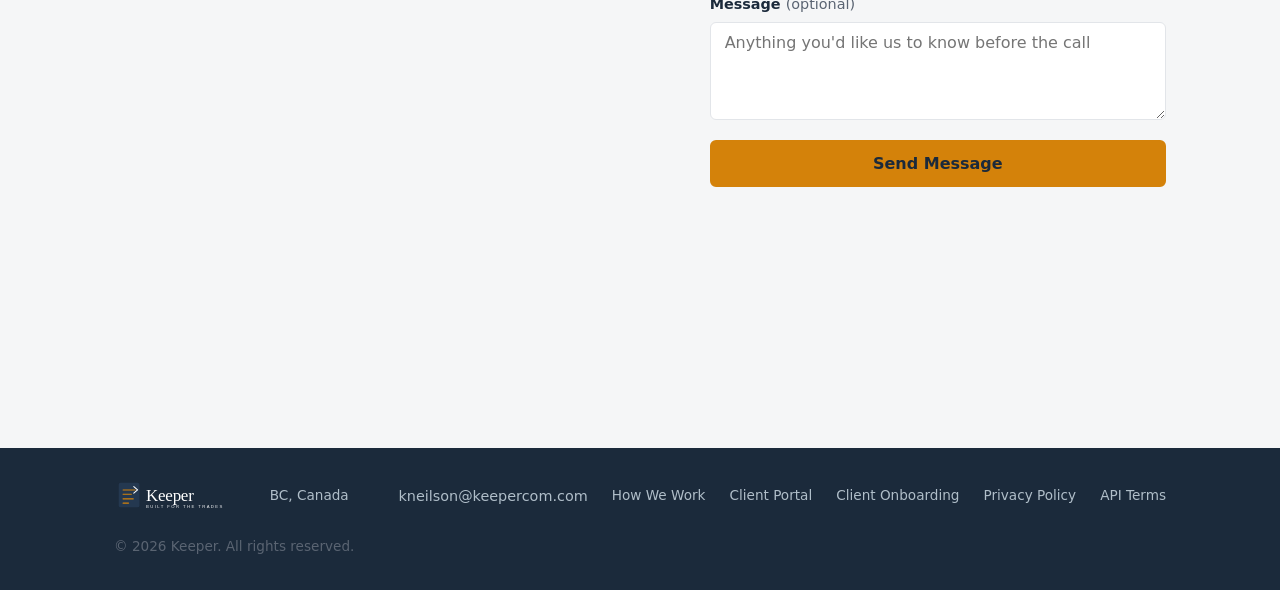
==== commit 4787d557: "Wire nav/footer across all pages; add favicon + OG/Twitter meta - Nav on every page: Services, How W" ====
--- a/index.html
+++ b/index.html
@@ -5,6 +5,14 @@
   <meta name="viewport" content="width=device-width, initial-scale=1.0" />
   <meta name="description" content="Keeper — Construction bookkeeping for BC contractors. Job costing, payroll, GST/PST, and financial reporting built for trades." />
   <title>Keeper | Construction Bookkeeping for BC Contractors</title>
+  <link rel="icon" href="/img/keeper-logo.svg" type="image/svg+xml" />
+  <meta property="og:title" content="Keeper | Construction Bookkeeping for BC Contractors" />
+  <meta property="og:description" content="Keeper handles the books so you can focus on the build. Job costing, payroll, GST/PST, and reporting — built for BC contractors." />
+  <meta property="og:type" content="website" />
+  <meta property="og:url" content="https://www.keepercom.com/" />
+  <meta name="twitter:card" content="summary" />
+  <meta name="twitter:title" content="Keeper | Construction Bookkeeping for BC Contractors" />
+  <meta name="twitter:description" content="Keeper handles the books so you can focus on the build. Job costing, payroll, GST/PST, and reporting — built for BC contractors." />
   <link rel="stylesheet" href="css/style.css" />
 </head>
 <body>
@@ -20,7 +28,8 @@
       </button>
       <ul class="nav-links">
         <li><a href="#services">Services</a></li>
-        <li><a href="#how-it-works">How It Works</a></li>
+        <li><a href="/process.html">How We Work</a></li>
+        <li><a href="/portal.html">Client Portal</a></li>
         <li><a href="https://intake.keepercom.com">Client Onboarding</a></li>
         <li><a href="#contact" class="btn btn-primary btn-sm">Book a Call</a></li>
       </ul>
@@ -199,6 +208,9 @@
             <p>Monthly bookkeeping, reporting, and support — delivered on a fixed schedule.</p>
           </div>
         </div>
+        <div class="section-cta">
+          <a href="/process.html" class="btn btn-secondary">See the full process &rarr;</a>
+        </div>
       </div>
     </section>
 
@@ -253,8 +265,11 @@
       <img src="img/keeper-logo.svg" alt="Keeper" class="footer-logo-img" height="32" />
       <span class="footer-location">BC, Canada</span>
       <a href="mailto:kneilson@keepercom.com" class="footer-email">kneilson@keepercom.com</a>
+      <a href="/process.html" class="footer-link">How We Work</a>
+      <a href="/portal.html" class="footer-link">Client Portal</a>
       <a href="https://intake.keepercom.com" class="footer-link">Client Onboarding</a>
       <a href="/privacy.html" class="footer-link">Privacy Policy</a>
+      <a href="/api-terms.html" class="footer-link">API Terms</a>
       <span class="footer-copy">&copy; 2026 Keeper. All rights reserved.</span>
     </div>
   </footer>
--- a/css/style.css
+++ b/css/style.css
@@ -864,6 +864,168 @@
   margin-bottom: 32px;
 }
 
+/* ---------- Process & Portal Pages ---------- */
+/* Centered CTA link below a section's content (e.g. "See the full process") */
+.section-cta {
+  text-align: center;
+  margin-top: 48px;
+}
+
+/* Small timeline label inside a .step ("About a week") */
+.step-time {
+  font-size: 0.75rem;
+  font-weight: 700;
+  text-transform: uppercase;
+  letter-spacing: 0.08em;
+  color: #8A5100; /* amber-on-white, AA-safe like .card-tier */
+}
+
+/* Four-pillar variant: 2×2 grid instead of 3 across */
+.pillars-4 {
+  grid-template-columns: repeat(2, 1fr);
+}
+
+/* FAQ — native details/summary, no JS */
+.faq-list {
+  max-width: 760px;
+}
+
+.faq-item {
+  border-bottom: 1px solid #E2E5E9;
+}
+
+.faq-item summary {
+  display: flex;
+  justify-content: space-between;
+  align-items: baseline;
+  gap: 16px;
+  padding: 18px 0;
+  font-weight: 700;
+  font-size: 1rem;
+  color: #1B2A3B;
+  cursor: pointer;
+  list-style: none;
+}
+
+.faq-item summary::-webkit-details-marker {
+  display: none;
+}
+
+.faq-item summary::after {
+  content: '+';
+  font-size: 1.3rem;
+  font-weight: 400;
+  color: #8A5100;
+  line-height: 1;
+  flex-shrink: 0;
+}
+
+.faq-item[open] summary::after {
+  content: '\2013'; /* en dash as a minus */
+}
+
+.faq-item p {
+  color: #3A4B5C;
+  line-height: 1.75;
+  padding: 0 32px 20px 0;
+}
+
+/* In-copy links on process/portal pages — same amber as .pricing-note a (AA on white) */
+.pillar a,
+.faq-item a {
+  color: #8A5100;
+  text-underline-offset: 2px;
+}
+
+.pillar a:hover,
+.faq-item a:hover {
+  color: #1B2A3B;
+}
+
+/* Full-width navy CTA band (process/portal page close) */
+.cta-band {
+  padding: 72px 0;
+  background: linear-gradient(135deg, #1B2A3B 0%, #22334a 60%, #1e3048 100%);
+  color: #ffffff;
+  text-align: center;
+}
+
+.cta-band h2 {
+  font-size: 1.8rem;
+  font-weight: 700;
+  letter-spacing: -0.02em;
+  margin-bottom: 12px;
+}
+
+.cta-band p {
+  color: #B0BEC9;
+  font-size: 1.05rem;
+  max-width: 560px;
+  margin: 0 auto 32px;
+}
+
+.cta-actions {
+  display: flex;
+  gap: 16px;
+  justify-content: center;
+  flex-wrap: wrap;
+}
+
+/* Light secondary button on navy — same treatment as hero */
+.cta-band .btn-secondary {
+  color: #E2E5E9;
+  border-color: #4A6278;
+}
+
+.cta-band .btn-secondary:hover {
+  background: rgba(255,255,255,0.12);
+  color: #ffffff;
+  border-color: rgba(255,255,255,0.4);
+}
+
+/* Portal page — single centered card column */
+.portal-wrap {
+  max-width: 620px;
+  margin: 0 auto;
+  display: flex;
+  flex-direction: column;
+  gap: 24px;
+}
+
+.portal-wrap .card ul li strong {
+  color: #1B2A3B;
+}
+
+.portal-fineprint {
+  color: #5A6472;
+  font-size: 0.9rem;
+  line-height: 1.65;
+}
+
+/* Amber-tinted callout, same look as .legal-content .notice */
+.portal-note {
+  background: #FFF8F0;
+  border: 1px solid rgba(212,130,10,0.3);
+  padding: 18px 24px;
+  border-radius: 8px;
+  font-size: 0.95rem;
+  color: #3A4B5C;
+  line-height: 1.7;
+}
+
+.portal-note strong {
+  color: #1B2A3B;
+}
+
+.portal-note a {
+  color: #8A5100;
+  text-underline-offset: 2px;
+}
+
+.portal-note a:hover {
+  color: #1B2A3B;
+}
+
 /* ---------- Accessibility ---------- */
 @media (prefers-reduced-motion: reduce) {
   html {
@@ -1024,4 +1186,8 @@
   }
 
   .footer-email { margin-left: 0; }
-}
+
+  .pillars-4 {
+    grid-template-columns: 1fr;
+  }
+}
